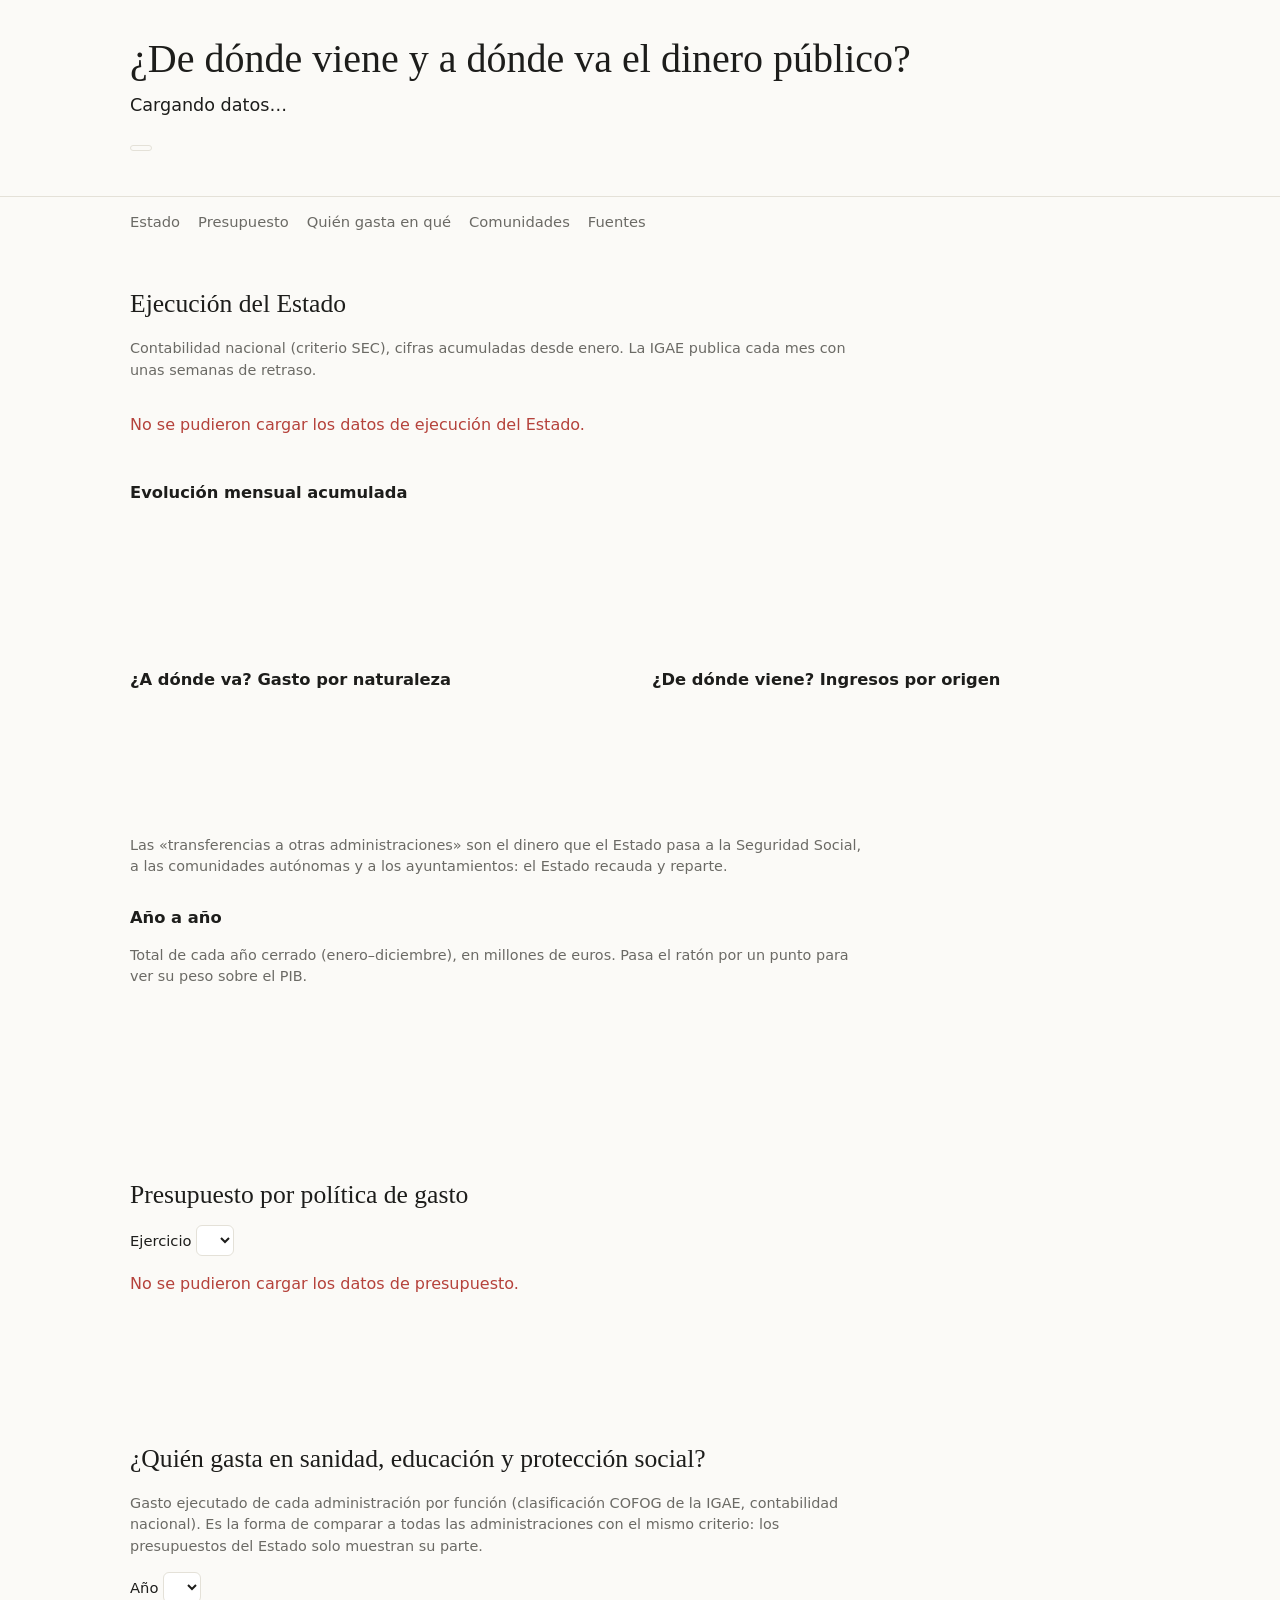
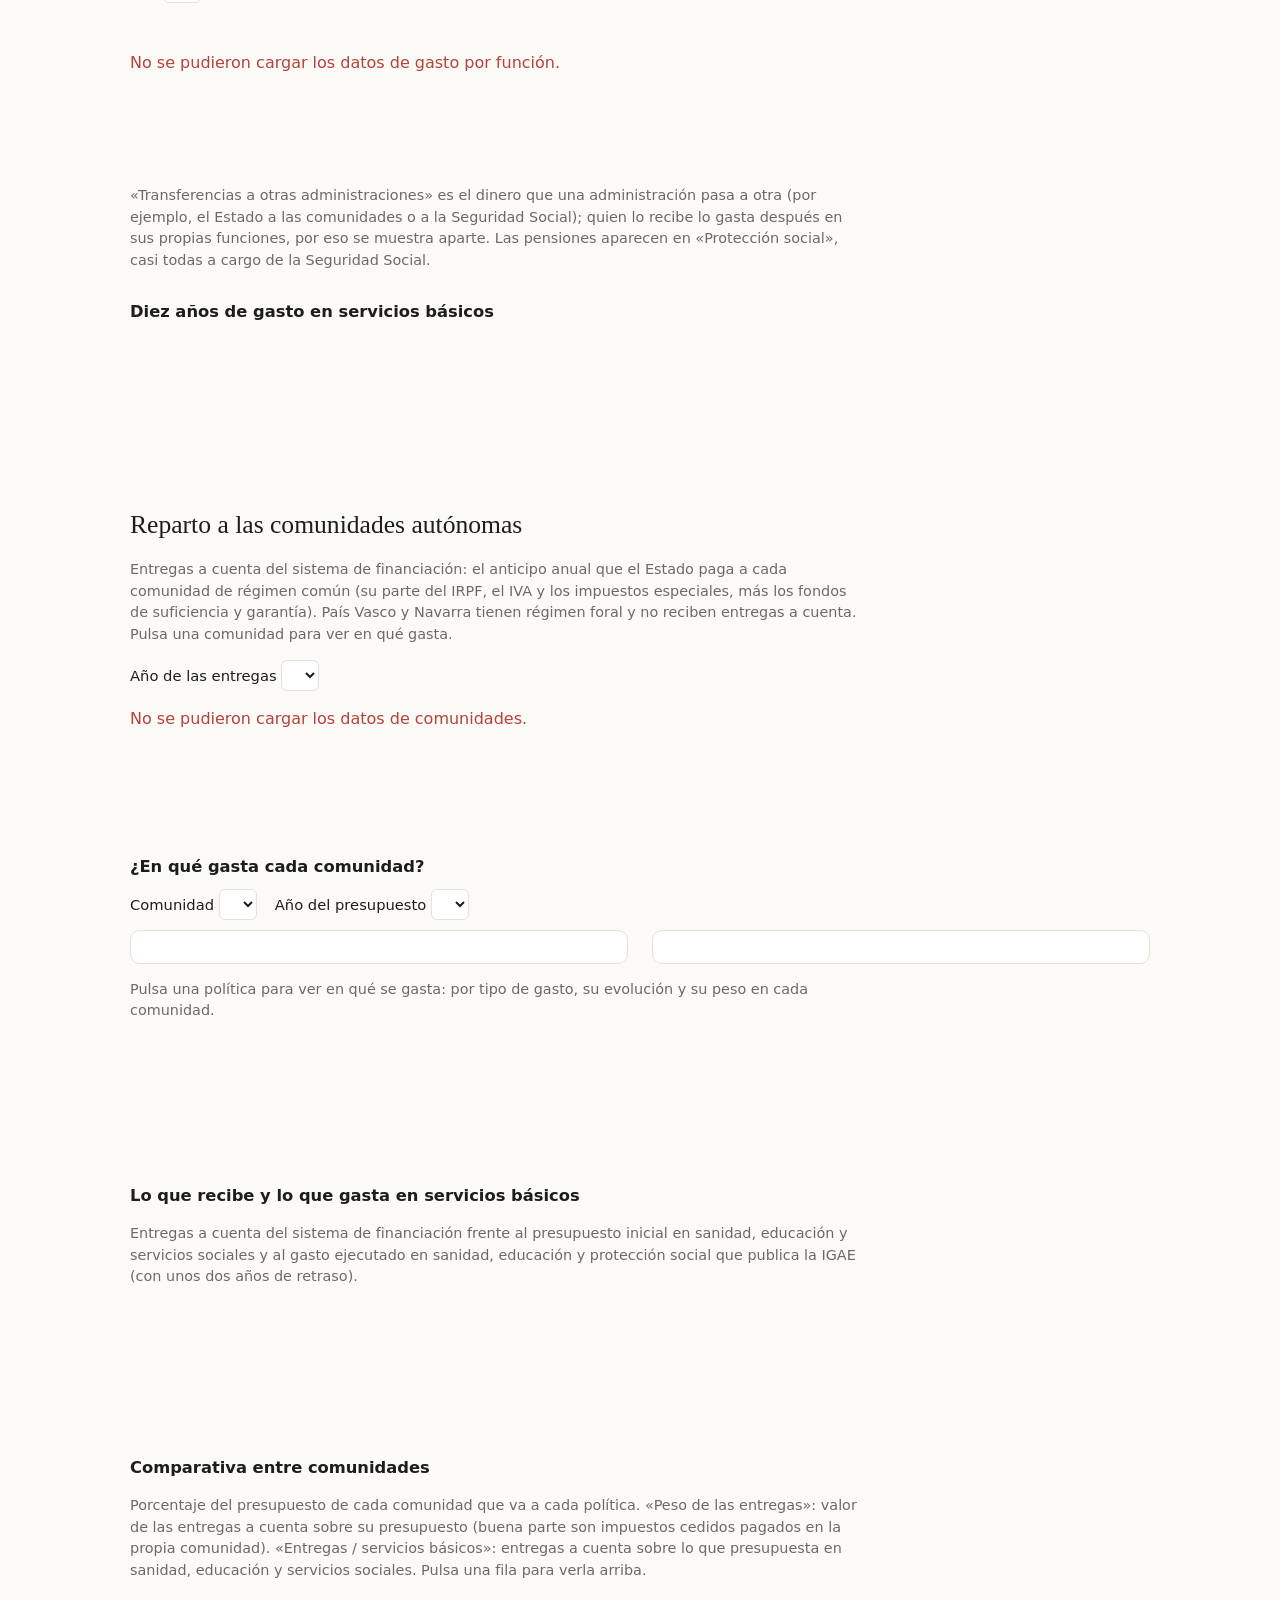
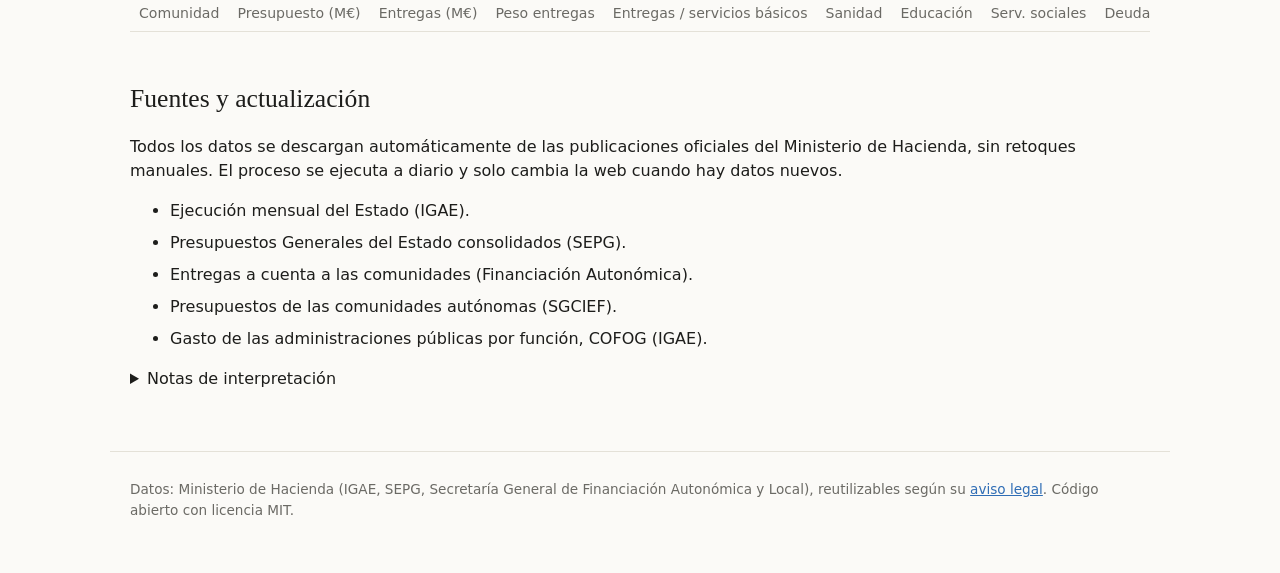
==== site/index.html @ 2af4ffae "Partidas de cada comunidad: capítulos por política y desglose económico - Presupuestos autonómicos p" ====
<!doctype html>
<html lang="es">
<head>
<meta charset="utf-8">
<meta name="viewport" content="width=device-width, initial-scale=1">
<title>Presupuestos abiertos · ¿De dónde viene y a dónde va el dinero público?</title>
<meta name="description" content="Ejecución del presupuesto del Estado, políticas de gasto, reparto a las comunidades autónomas y en qué gasta cada una. Datos oficiales del Ministerio de Hacienda actualizados automáticamente.">
<link rel="icon" href="data:image/svg+xml,%3Csvg xmlns=%22http://www.w3.org/2000/svg%22 viewBox=%220 0 16 16%22%3E%3Crect x=%221%22 y=%229%22 width=%223%22 height=%226%22 fill=%22%232f6db5%22/%3E%3Crect x=%226%22 y=%225%22 width=%223%22 height=%2210%22 fill=%22%232f6db5%22/%3E%3Crect x=%2211%22 y=%221%22 width=%223%22 height=%2214%22 fill=%22%23d1803a%22/%3E%3C/svg%3E">
<link rel="stylesheet" href="style.css">
</head>
<body>
<header class="top">
  <div class="wrap">
    <h1>¿De dónde viene y a dónde va el dinero público?</h1>
    <p class="lead" id="lead">Cargando datos…</p>
    <p class="badges"><span class="badge" id="badge-act"></span></p>
  </div>
</header>

<nav class="toc wrap" aria-label="Secciones">
  <a href="#estado">Estado</a><a href="#pge">Presupuesto</a><a href="#funciones">Quién gasta en qué</a><a href="#ccaa">Comunidades</a><a href="#fuentes">Fuentes</a>
</nav>

<main class="wrap">
  <section id="estado">
    <h2>Ejecución del Estado <span class="muted" id="estado-periodo"></span></h2>
    <p class="note">Contabilidad nacional (criterio SEC), cifras acumuladas desde enero. La IGAE publica cada mes con unas semanas de retraso.</p>
    <div class="kpis" id="kpis"></div>

    <h3>Evolución mensual acumulada</h3>
    <div class="legend" id="leg-evol"></div>
    <div class="chart" id="ch-evol" role="img" aria-label="Ingresos y gastos acumulados del Estado por mes, año actual frente al anterior"></div>

    <div class="cols">
      <div>
        <h3>¿A dónde va? Gasto por naturaleza</h3>
        <div class="chart" id="ch-empleos"></div>
      </div>
      <div>
        <h3>¿De dónde viene? Ingresos por origen</h3>
        <div class="chart" id="ch-recursos"></div>
      </div>
    </div>
    <p class="note">Las «transferencias a otras administraciones» son el dinero que el Estado pasa a la Seguridad Social, a las comunidades autónomas y a los ayuntamientos: el Estado recauda y reparte.</p>

    <div id="estado-anual">
      <h3 id="estado-anual-tit">Año a año</h3>
      <p class="note">Total de cada año cerrado (enero–diciembre), en millones de euros. Pasa el ratón por un punto para ver su peso sobre el PIB.</p>
      <div class="legend" id="leg-anual"></div>
      <div class="chart" id="ch-anual"></div>
    </div>
  </section>

  <section id="pge">
    <h2>Presupuesto por política de gasto <span class="muted" id="pge-etq"></span></h2>
    <div class="ctrl"><label>Ejercicio <select id="sel-pge"></select></label></div>
    <p class="note" id="pge-nota"></p>
    <div class="card aviso" id="pge-aviso" hidden></div>
    <div class="chart" id="ch-pge"></div>
    <div id="pge-detalle" class="detalle" hidden></div>
  </section>

  <section id="funciones">
    <h2>¿Quién gasta en sanidad, educación y protección social? <span class="muted" id="fun-tit-anio"></span></h2>
    <p class="note">Gasto ejecutado de cada administración por función (clasificación COFOG de la IGAE, contabilidad nacional). Es la forma de comparar a todas las administraciones con el mismo criterio: los presupuestos del Estado solo muestran su parte.</p>
    <div class="ctrl"><label>Año <select id="sel-fun-anio"></select></label></div>
    <div class="kpis" id="fun-kpis"></div>
    <div class="legend" id="leg-fun"></div>
    <div class="chart" id="ch-fun"></div>
    <p class="note">«Transferencias a otras administraciones» es el dinero que una administración pasa a otra (por ejemplo, el Estado a las comunidades o a la Seguridad Social); quien lo recibe lo gasta después en sus propias funciones, por eso se muestra aparte. Las pensiones aparecen en «Protección social», casi todas a cargo de la Seguridad Social.</p>

    <h3>Diez años de gasto en servicios básicos</h3>
    <div class="legend" id="leg-fun-evol"></div>
    <div class="chart" id="ch-fun-evol"></div>
  </section>

  <section id="ccaa">
    <h2>Reparto a las comunidades autónomas</h2>
    <p class="note">Entregas a cuenta del sistema de financiación: el anticipo anual que el Estado paga a cada comunidad de régimen común (su parte del IRPF, el IVA y los impuestos especiales, más los fondos de suficiencia y garantía). País Vasco y Navarra tienen régimen foral y no reciben entregas a cuenta. Pulsa una comunidad para ver en qué gasta.</p>
    <div class="ctrl">
      <label>Año de las entregas <select id="sel-ea"></select></label>
      <span class="total" id="ea-total"></span>
    </div>
    <div class="chart" id="ch-ea"></div>
    <div class="card aviso" id="ea-destino" hidden></div>

    <h3 id="ccaa-tit">¿En qué gasta cada comunidad?</h3>
    <div class="ctrl">
      <label>Comunidad <select id="sel-ccaa"></select></label>
      <label>Año del presupuesto <select id="sel-ccaa-anio"></select></label>
    </div>
    <div class="cols">
      <div class="card" id="ccaa-resumen"></div>
      <div class="card" id="ccaa-ea"></div>
    </div>
    <p class="note">Pulsa una política para ver en qué se gasta: por tipo de gasto, su evolución y su peso en cada comunidad.</p>
    <div class="chart" id="ch-ccaa"></div>
    <div class="detalle" id="ccaa-pol" hidden></div>
    <div class="detalle" id="ccaa-econ" hidden></div>

    <h3 id="ccaa-evol-tit">Lo que recibe y lo que gasta en servicios básicos</h3>
    <p class="note">Entregas a cuenta del sistema de financiación frente al presupuesto inicial en sanidad, educación y servicios sociales y al gasto ejecutado en sanidad, educación y protección social que publica la IGAE (con unos dos años de retraso).</p>
    <div class="legend" id="leg-ccaa-evol"></div>
    <div class="chart" id="ch-ccaa-evol"></div>

    <h3>Comparativa entre comunidades</h3>
    <p class="note">Porcentaje del presupuesto de cada comunidad que va a cada política. «Peso de las entregas»: valor de las entregas a cuenta sobre su presupuesto (buena parte son impuestos cedidos pagados en la propia comunidad). «Entregas / servicios básicos»: entregas a cuenta sobre lo que presupuesta en sanidad, educación y servicios sociales. Pulsa una fila para verla arriba.</p>
    <div class="scroll"><table class="tbl" id="tbl-ccaa">
      <thead><tr>
        <th data-k="comunidad">Comunidad</th><th class="num" data-k="total">Presupuesto (M€)</th>
        <th class="num" data-k="entregas">Entregas (M€)</th><th class="num" data-k="peso">Peso entregas</th>
        <th class="num" data-k="cob">Entregas / servicios básicos</th>
        <th class="num" data-k="p31">Sanidad</th><th class="num" data-k="p32">Educación</th>
        <th class="num" data-k="p23">Serv. sociales</th><th class="num" data-k="p95">Deuda</th>
      </tr></thead><tbody></tbody>
    </table></div>
  </section>

  <section id="fuentes">
    <h2>Fuentes y actualización</h2>
    <p>Todos los datos se descargan automáticamente de las publicaciones oficiales del Ministerio de Hacienda, sin retoques manuales. El proceso se ejecuta a diario y solo cambia la web cuando hay datos nuevos.</p>
    <ul id="lista-fuentes"></ul>
    <details>
      <summary>Notas de interpretación</summary>
      <ul>
        <li>La ejecución del Estado está en contabilidad nacional (SEC 2010): no coincide exactamente con la ejecución presupuestaria en caja ni con los créditos del presupuesto.</li>
        <li>Mientras no se aprueben nuevos Presupuestos, sigue en vigor el último aprobado, prorrogado. La etiqueta «-P» indica presupuesto prorrogado. Las modificaciones de crédito durante el año no aparecen aquí.</li>
        <li>Las entregas a cuenta son anticipos: al cabo de dos años se liquidan con la recaudación real.</li>
        <li>Los presupuestos autonómicos son los iniciales (aprobados o prorrogados) consolidados, no el gasto ejecutado.</li>
        <li>La financiación autonómica no es finalista: las comunidades deciden en qué la gastan. Las comparaciones con sanidad, educación y servicios sociales indican a qué equivale lo recibido, no que esté reservado por ley para esos servicios.</li>
        <li>El gasto por función (COFOG) es gasto ejecutado en contabilidad nacional y no coincide con los presupuestos iniciales. Sumar administraciones duplicaría las transferencias entre ellas; por eso se muestran aparte.</li>
      </ul>
    </details>
  </section>
</main>

<footer class="wrap foot">
  <p>Datos: Ministerio de Hacienda (IGAE, SEPG, Secretaría General de Financiación Autonómica y Local), reutilizables según su <a href="https://www.hacienda.gob.es/es-ES/Paginas/Avisolegal.aspx">aviso legal</a>. Código abierto con licencia MIT.</p>
</footer>

<div class="tip" id="tip" hidden></div>
<script src="vendor/d3.min.js"></script>
<script src="app.js"></script>
</body>
</html>
---- site/style.css ----
:root {
  --bg: #fbfaf7;
  --panel: #ffffff;
  --fg: #1d1d1b;
  --muted: #6b6a65;
  --line: #e4e1d8;
  --c1: #2f6db5;   /* gasto / serie principal */
  --c2: #d1803a;   /* ingresos / serie secundaria */
  --c3: #5b9a6d;
  --c4: #8a63b5;
  --c5: #c4515c;
  --c6: #7a8691;
  --sel: #c4515c;
  --good: #2f8a4c;
  --bad: #b5423b;
  --radius: 10px;
  font-family: system-ui, -apple-system, "Segoe UI", Roboto, sans-serif;
  color-scheme: light dark;
}
@media (prefers-color-scheme: dark) {
  :root {
    --bg: #161614; --panel: #201f1c; --fg: #ecebe6; --muted: #a3a29b; --line: #34332f;
    --c1: #6aa1e0; --c2: #e8a160; --c3: #7cbf8e; --c4: #ae8ad8; --c5: #e07a84; --c6: #9aa6b1;
    --sel: #e07a84; --good: #6cc48a; --bad: #e57a73;
  }
}
* { box-sizing: border-box; }
body { margin: 0; background: var(--bg); color: var(--fg); line-height: 1.5; }
a { color: var(--c1); }
.wrap { max-width: 1060px; margin: 0 auto; padding: 0 20px; }
.top { border-bottom: 1px solid var(--line); padding: 36px 0 22px; }
h1 { font-family: Georgia, "Times New Roman", serif; font-weight: 400; font-size: clamp(1.7rem, 4vw, 2.5rem); line-height: 1.15; margin: 0 0 10px; }
h2 { font-family: Georgia, serif; font-weight: 400; font-size: 1.6rem; margin: 48px 0 6px; }
h3 { font-size: 1.02rem; margin: 28px 0 8px; }
.lead { font-size: 1.1rem; max-width: 70ch; margin: 0; }
.muted, .note { color: var(--muted); }
.note { font-size: .9rem; max-width: 80ch; }
.badge { display: inline-block; font-size: .8rem; color: var(--muted); border: 1px solid var(--line); border-radius: 99px; padding: 2px 10px; }
.toc { display: flex; gap: 18px; padding-top: 14px; padding-bottom: 4px; font-size: .92rem; flex-wrap: wrap; }
.toc a { text-decoration: none; color: var(--muted); }
.toc a:hover { color: var(--fg); }
.kpis { display: grid; grid-template-columns: repeat(auto-fit, minmax(220px, 1fr)); gap: 14px; margin: 16px 0; }
.card, .kpi { background: var(--panel); border: 1px solid var(--line); border-radius: var(--radius); padding: 16px 18px; }
.kpi h4 { margin: 0 0 4px; font-size: .82rem; font-weight: 500; color: var(--muted); }
.kpi .big, .card .big { font-family: Georgia, serif; font-size: 1.9rem; font-variant-numeric: tabular-nums; }
.kpi .sub { font-size: .85rem; color: var(--muted); }
.up { color: var(--bad); } .down { color: var(--good); }
.inc-good { color: var(--good); } .inc-bad { color: var(--bad); }
.cols { display: grid; grid-template-columns: repeat(auto-fit, minmax(320px, 1fr)); gap: 24px; }
.chart { position: relative; min-height: 120px; }
.chart svg { display: block; width: 100%; height: auto; overflow: visible; }
.chart text { fill: var(--muted); font-size: 12px; }
.chart .lbl { fill: var(--fg); }
.chart .val { fill: var(--fg); font-variant-numeric: tabular-nums; }
.chart .grid line { stroke: var(--line); }
.chart .axis path, .chart .axis line { stroke: var(--line); }
.chart .row { cursor: default; }
.chart .row.click { cursor: pointer; }
.chart .row:hover .bar { opacity: .8; }
.chart .row.sel .lbl { font-weight: 600; }
.legend { display: flex; flex-wrap: wrap; gap: 14px; font-size: .85rem; color: var(--muted); margin: 4px 0 6px; }
.legend i { display: inline-block; width: 18px; height: 3px; vertical-align: middle; margin-right: 6px; border-radius: 2px; }
.legend i.dash { background-image: linear-gradient(90deg, currentColor 50%, transparent 50%) !important; background-size: 6px 3px; }
.ctrl { display: flex; flex-wrap: wrap; gap: 18px; align-items: center; margin: 10px 0; font-size: .92rem; }
select { font: inherit; padding: 5px 8px; border-radius: 6px; border: 1px solid var(--line); background: var(--panel); color: var(--fg); }
.total { color: var(--muted); }
.scroll { overflow-x: auto; }
.tbl { border-collapse: collapse; width: 100%; font-size: .88rem; font-variant-numeric: tabular-nums; }
.tbl th, .tbl td { padding: 7px 9px; border-bottom: 1px solid var(--line); text-align: left; white-space: nowrap; }
.tbl th { color: var(--muted); font-weight: 500; cursor: pointer; user-select: none; }
.tbl th.num, .tbl td.num { text-align: right; }
.tbl tbody tr { cursor: pointer; }
.tbl tbody tr:hover td { background: var(--panel); }
.tbl tr.sel td { font-weight: 600; }
.tbl tr.tot td { font-weight: 600; }
.detalle { background: var(--panel); border: 1px solid var(--line); border-radius: var(--radius); padding: 14px 18px; margin-top: 10px; }
.detalle h4 { margin: 0 0 8px; }
.detalle h5 { margin: 14px 0 6px; font-size: .88rem; font-weight: 500; color: var(--muted); }
.tbl.econ td:first-child { white-space: normal; }
.tbl.econ tr.cap td { font-weight: 600; }
.tbl.econ tr:not(.exp) { cursor: default; }
.aviso { border-left: 4px solid var(--c3); margin: 14px 0; }
.aviso h4 { margin: 0 0 6px; }
.aviso p { margin: 6px 0; max-width: 85ch; }
.tip { position: fixed; z-index: 10; pointer-events: none; max-width: 300px; background: var(--panel); color: var(--fg); border: 1px solid var(--line); box-shadow: 0 4px 18px rgba(0,0,0,.14); padding: 7px 10px; border-radius: 8px; font-size: .84rem; }
.foot { border-top: 1px solid var(--line); margin-top: 60px; padding-top: 14px; padding-bottom: 40px; font-size: .85rem; color: var(--muted); }
#lista-fuentes li { margin-bottom: 8px; }
.err { color: var(--bad); }
details { margin-top: 12px; }
summary { cursor: pointer; }
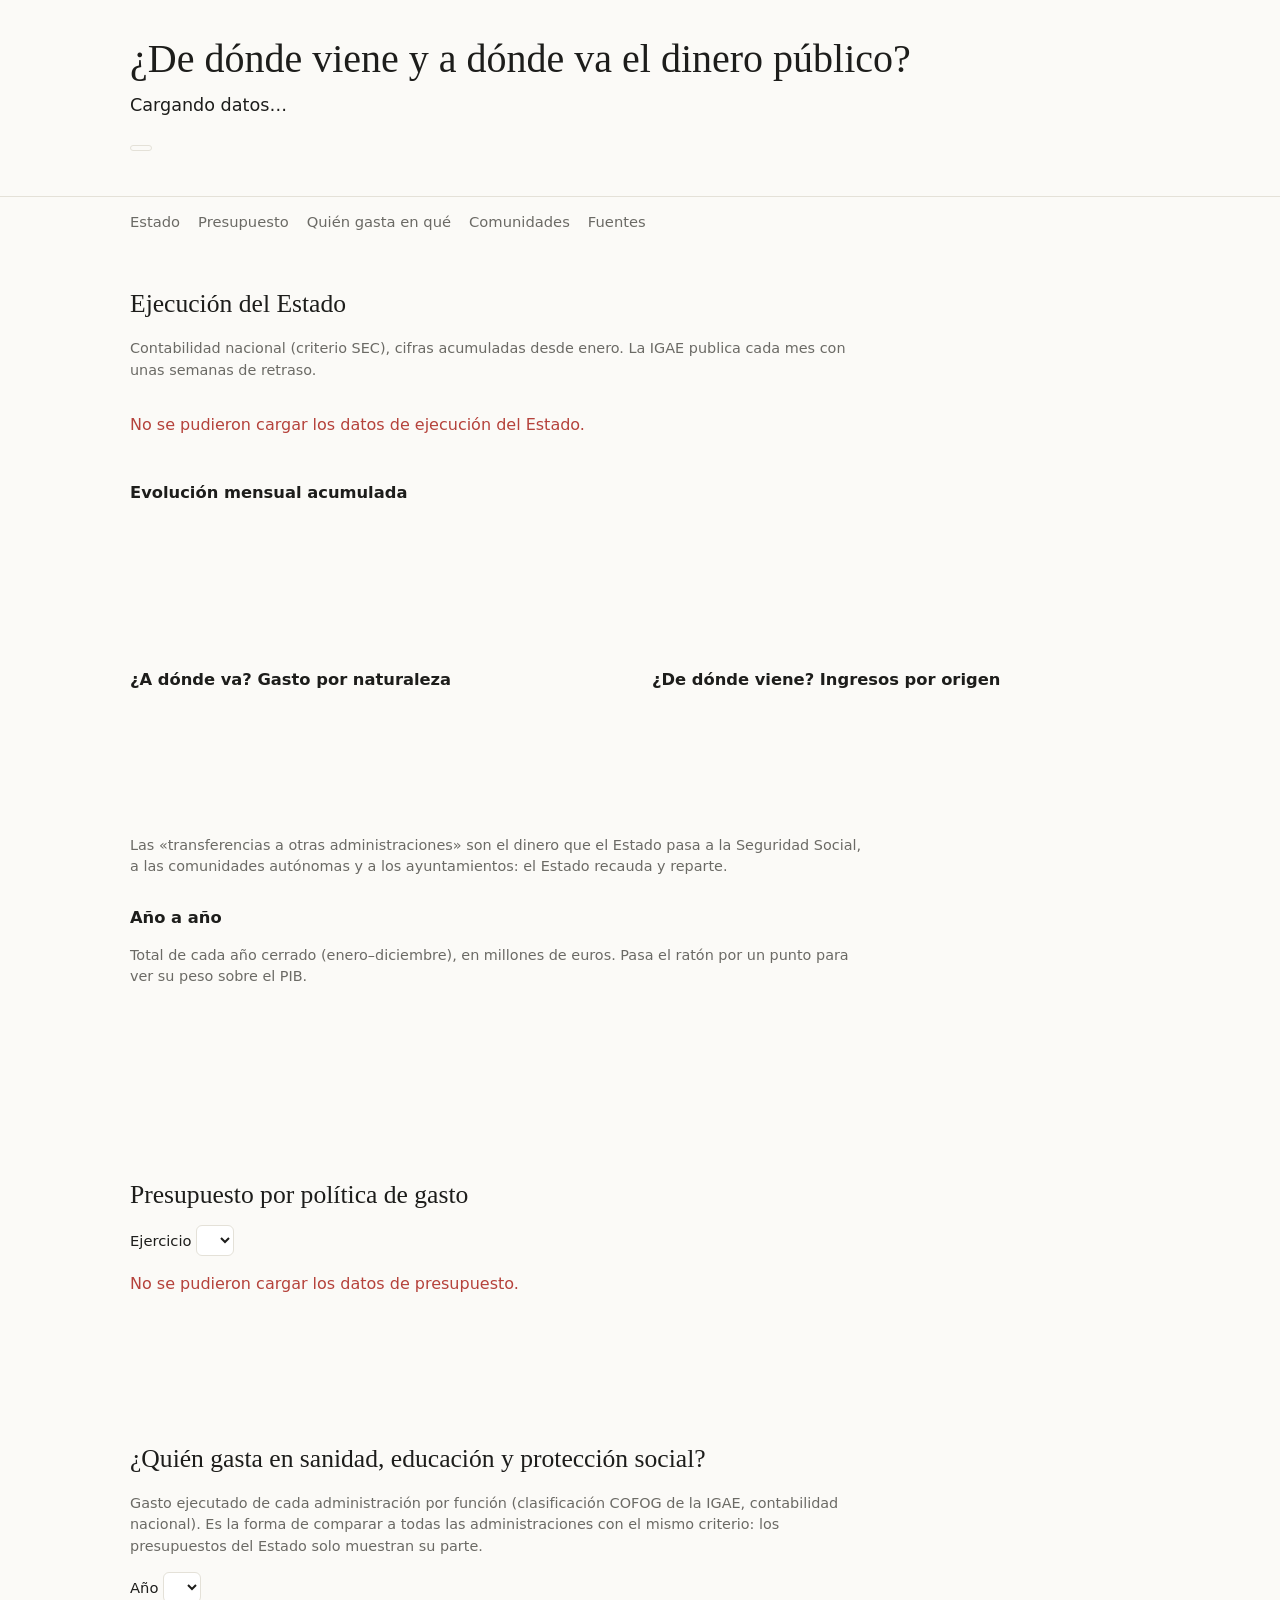
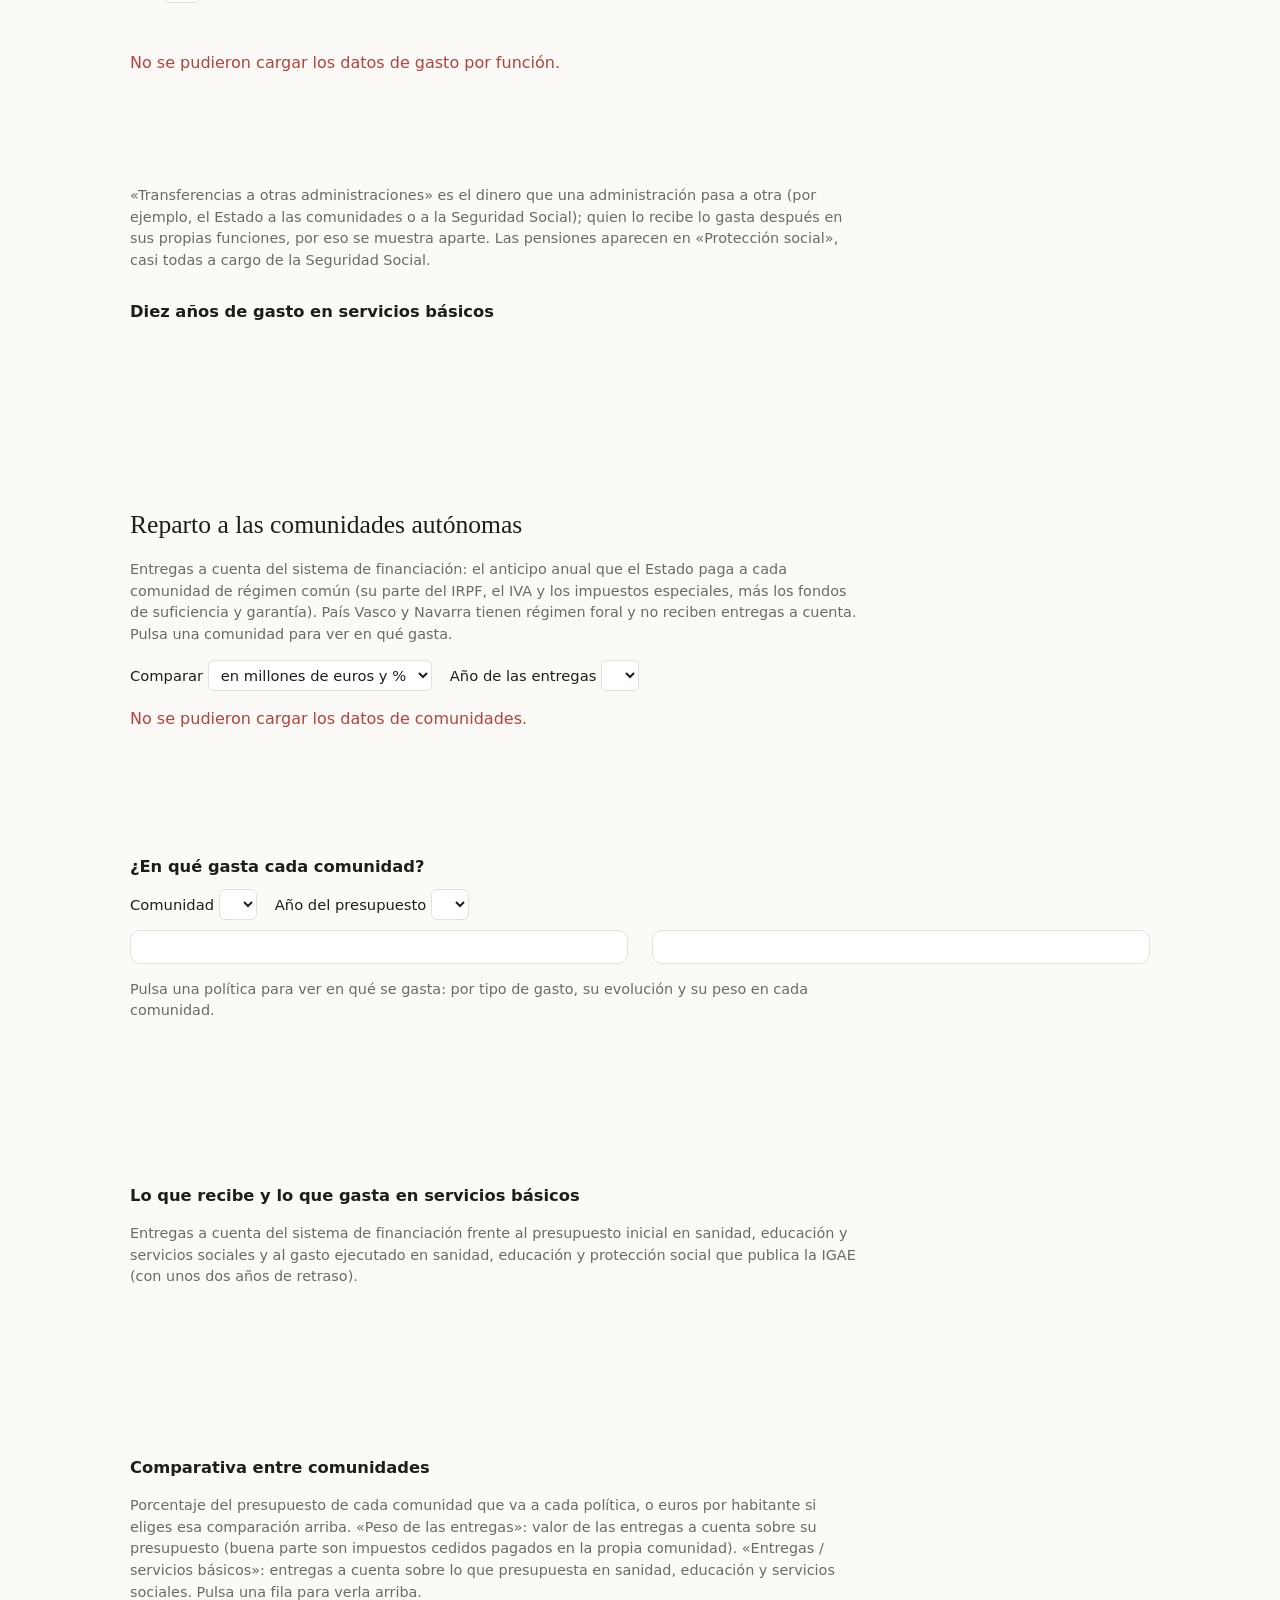
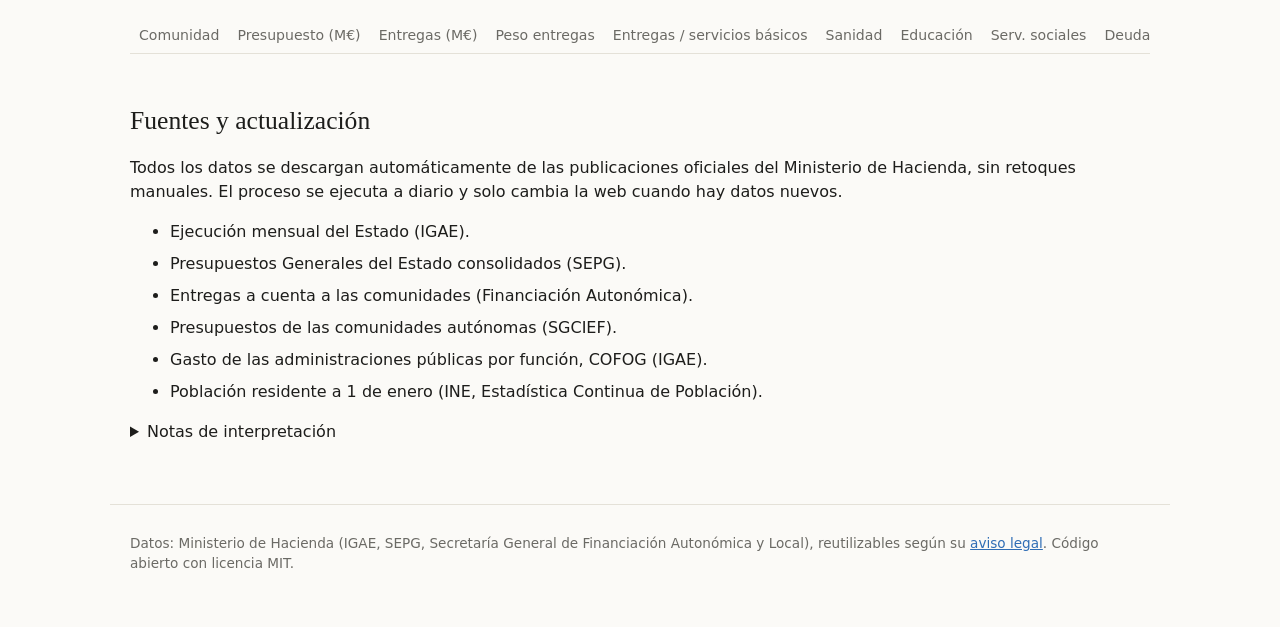
==== commit 6ed95f15: "Euros por habitante en la comparación entre comunidades - Nueva fuente: población residente a 1 de e" ====
--- a/site/index.html
+++ b/site/index.html
@@ -78,6 +78,7 @@
     <h2>Reparto a las comunidades autónomas</h2>
     <p class="note">Entregas a cuenta del sistema de financiación: el anticipo anual que el Estado paga a cada comunidad de régimen común (su parte del IRPF, el IVA y los impuestos especiales, más los fondos de suficiencia y garantía). País Vasco y Navarra tienen régimen foral y no reciben entregas a cuenta. Pulsa una comunidad para ver en qué gasta.</p>
     <div class="ctrl">
+      <label>Comparar <select id="sel-modo"><option value="abs">en millones de euros y %</option><option value="ph">en euros por habitante</option></select></label>
       <label>Año de las entregas <select id="sel-ea"></select></label>
       <span class="total" id="ea-total"></span>
     </div>
@@ -104,7 +105,8 @@
     <div class="chart" id="ch-ccaa-evol"></div>
 
     <h3>Comparativa entre comunidades</h3>
-    <p class="note">Porcentaje del presupuesto de cada comunidad que va a cada política. «Peso de las entregas»: valor de las entregas a cuenta sobre su presupuesto (buena parte son impuestos cedidos pagados en la propia comunidad). «Entregas / servicios básicos»: entregas a cuenta sobre lo que presupuesta en sanidad, educación y servicios sociales. Pulsa una fila para verla arriba.</p>
+    <p class="note" id="tbl-unidad"></p>
+    <p class="note">Porcentaje del presupuesto de cada comunidad que va a cada política, o euros por habitante si eliges esa comparación arriba. «Peso de las entregas»: valor de las entregas a cuenta sobre su presupuesto (buena parte son impuestos cedidos pagados en la propia comunidad). «Entregas / servicios básicos»: entregas a cuenta sobre lo que presupuesta en sanidad, educación y servicios sociales. Pulsa una fila para verla arriba.</p>
     <div class="scroll"><table class="tbl" id="tbl-ccaa">
       <thead><tr>
         <th data-k="comunidad">Comunidad</th><th class="num" data-k="total">Presupuesto (M€)</th>
@@ -127,6 +129,7 @@
         <li>Mientras no se aprueben nuevos Presupuestos, sigue en vigor el último aprobado, prorrogado. La etiqueta «-P» indica presupuesto prorrogado. Las modificaciones de crédito durante el año no aparecen aquí.</li>
         <li>Las entregas a cuenta son anticipos: al cabo de dos años se liquidan con la recaudación real.</li>
         <li>Los presupuestos autonómicos son los iniciales (aprobados o prorrogados) consolidados, no el gasto ejecutado.</li>
+        <li>Los euros por habitante usan la población residente a 1 de enero de cada año (INE, Estadística Continua de Población; el último año es provisional). Si un año aún no tiene población publicada, se usa la del último año disponible.</li>
         <li>La financiación autonómica no es finalista: las comunidades deciden en qué la gastan. Las comparaciones con sanidad, educación y servicios sociales indican a qué equivale lo recibido, no que esté reservado por ley para esos servicios.</li>
         <li>El gasto por función (COFOG) es gasto ejecutado en contabilidad nacional y no coincide con los presupuestos iniciales. Sumar administraciones duplicaría las transferencias entre ellas; por eso se muestran aparte.</li>
       </ul>
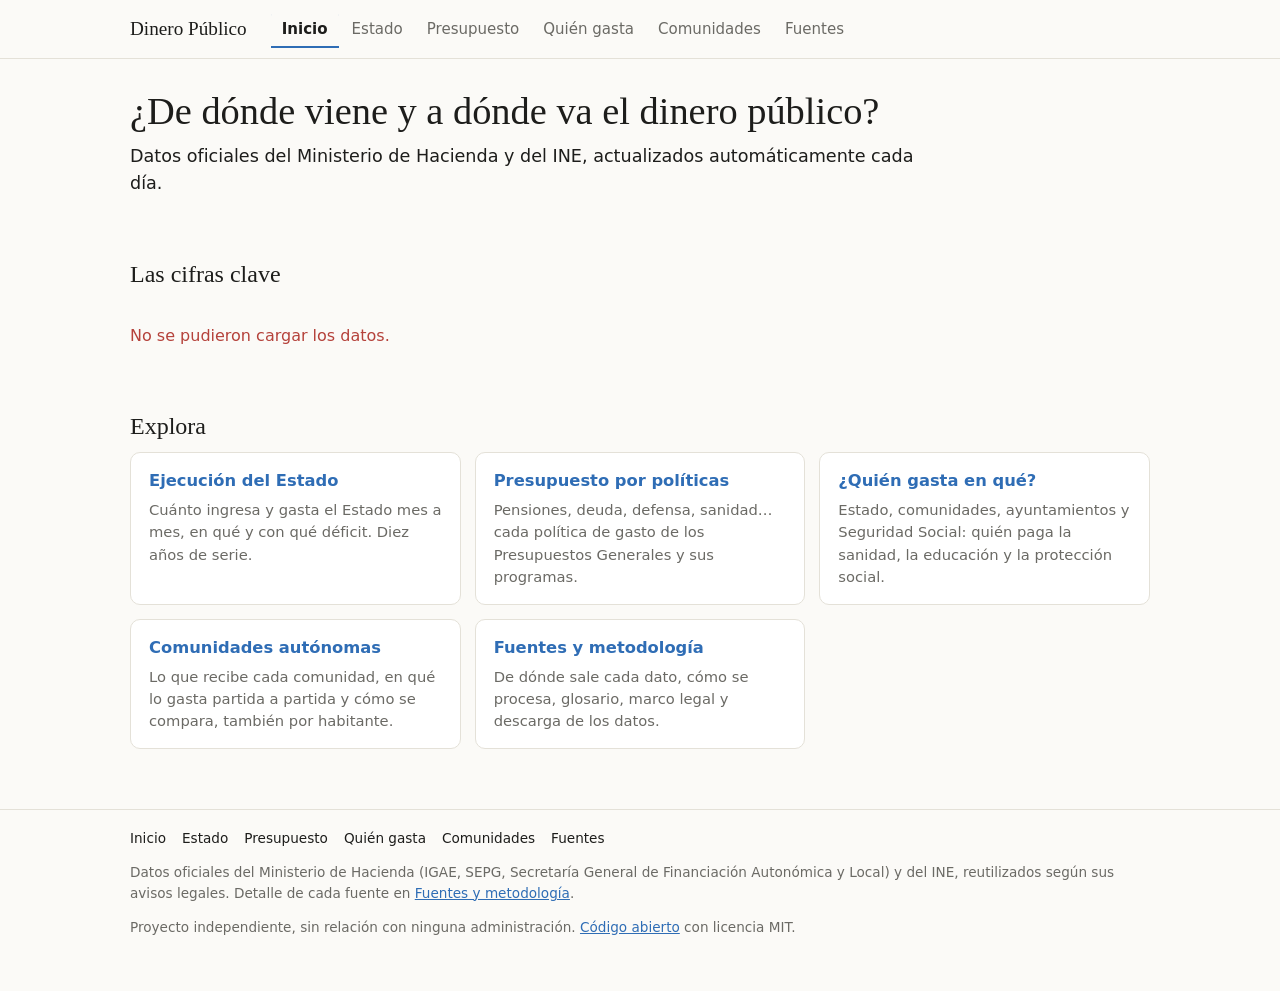
==== commit 6fef5980: "Web por secciones con menú, página de fuentes, SEO, accesibilidad y móvil - Seis páginas (inicio, Es" ====
--- a/site/index.html
+++ b/site/index.html
@@ -3,146 +3,90 @@
 <head>
 <meta charset="utf-8">
 <meta name="viewport" content="width=device-width, initial-scale=1">
-<title>Presupuestos abiertos · ¿De dónde viene y a dónde va el dinero público?</title>
-<meta name="description" content="Ejecución del presupuesto del Estado, políticas de gasto, reparto a las comunidades autónomas y en qué gasta cada una. Datos oficiales del Ministerio de Hacienda actualizados automáticamente.">
+<title>Dinero Público · ¿De dónde viene y a dónde va el dinero público en España?</title>
+<meta name="description" content="Ingresos y gastos del Estado, presupuestos por política, quién gasta en sanidad y educación y en qué gasta cada comunidad autónoma. Datos oficiales de Hacienda e INE actualizados a diario.">
+<link rel="canonical" href="https://dinero-publico.github.io/">
+<meta name="theme-color" content="#fbfaf7" media="(prefers-color-scheme: light)">
+<meta name="theme-color" content="#161614" media="(prefers-color-scheme: dark)">
+<meta property="og:type" content="website">
+<meta property="og:locale" content="es_ES">
+<meta property="og:site_name" content="Dinero Público">
+<meta property="og:title" content="Dinero Público · ¿De dónde viene y a dónde va el dinero público en España?">
+<meta property="og:description" content="Ingresos y gastos del Estado, presupuestos por política, quién gasta en sanidad y educación y en qué gasta cada comunidad autónoma. Datos oficiales de Hacienda e INE actualizados a diario.">
+<meta property="og:url" content="https://dinero-publico.github.io/">
+<meta name="twitter:card" content="summary">
 <link rel="icon" href="data:image/svg+xml,%3Csvg xmlns=%22http://www.w3.org/2000/svg%22 viewBox=%220 0 16 16%22%3E%3Crect x=%221%22 y=%229%22 width=%223%22 height=%226%22 fill=%22%232f6db5%22/%3E%3Crect x=%226%22 y=%225%22 width=%223%22 height=%2210%22 fill=%22%232f6db5%22/%3E%3Crect x=%2211%22 y=%221%22 width=%223%22 height=%2214%22 fill=%22%23d1803a%22/%3E%3C/svg%3E">
 <link rel="stylesheet" href="style.css">
+<script type="application/ld+json">
+{
+ "@context": "https://schema.org",
+ "@type": "WebSite",
+ "name": "Dinero Público",
+ "url": "https://dinero-publico.github.io/",
+ "inLanguage": "es",
+ "description": "Visualización de datos oficiales sobre ingresos y gastos públicos en España."
+}
+</script>
 </head>
-<body>
-<header class="top">
-  <div class="wrap">
-    <h1>¿De dónde viene y a dónde va el dinero público?</h1>
-    <p class="lead" id="lead">Cargando datos…</p>
-    <p class="badges"><span class="badge" id="badge-act"></span></p>
+<body data-page="inicio">
+<a class="skip" href="#main">Saltar al contenido</a>
+<header class="site">
+  <div class="wrap bar">
+    <a class="brand" href="./">Dinero Público</a>
+    <nav aria-label="Secciones">
+      <ul>
+      <li><a href="./" aria-current="page">Inicio</a></li>
+      <li><a href="estado.html">Estado</a></li>
+      <li><a href="presupuesto.html">Presupuesto</a></li>
+      <li><a href="quien-gasta.html">Quién gasta</a></li>
+      <li><a href="comunidades.html">Comunidades</a></li>
+      <li><a href="fuentes.html">Fuentes</a></li>
+      </ul>
+    </nav>
   </div>
 </header>
 
-<nav class="toc wrap" aria-label="Secciones">
-  <a href="#estado">Estado</a><a href="#pge">Presupuesto</a><a href="#funciones">Quién gasta en qué</a><a href="#ccaa">Comunidades</a><a href="#fuentes">Fuentes</a>
-</nav>
-
-<main class="wrap">
-  <section id="estado">
-    <h2>Ejecución del Estado <span class="muted" id="estado-periodo"></span></h2>
-    <p class="note">Contabilidad nacional (criterio SEC), cifras acumuladas desde enero. La IGAE publica cada mes con unas semanas de retraso.</p>
-    <div class="kpis" id="kpis"></div>
-
-    <h3>Evolución mensual acumulada</h3>
-    <div class="legend" id="leg-evol"></div>
-    <div class="chart" id="ch-evol" role="img" aria-label="Ingresos y gastos acumulados del Estado por mes, año actual frente al anterior"></div>
-
-    <div class="cols">
-      <div>
-        <h3>¿A dónde va? Gasto por naturaleza</h3>
-        <div class="chart" id="ch-empleos"></div>
-      </div>
-      <div>
-        <h3>¿De dónde viene? Ingresos por origen</h3>
-        <div class="chart" id="ch-recursos"></div>
-      </div>
-    </div>
-    <p class="note">Las «transferencias a otras administraciones» son el dinero que el Estado pasa a la Seguridad Social, a las comunidades autónomas y a los ayuntamientos: el Estado recauda y reparte.</p>
-
-    <div id="estado-anual">
-      <h3 id="estado-anual-tit">Año a año</h3>
-      <p class="note">Total de cada año cerrado (enero–diciembre), en millones de euros. Pasa el ratón por un punto para ver su peso sobre el PIB.</p>
-      <div class="legend" id="leg-anual"></div>
-      <div class="chart" id="ch-anual"></div>
-    </div>
+<main id="main" class="wrap">
+  <div class="pagehead">
+    <h1>¿De dónde viene y a dónde va el dinero público?</h1>
+    <p class="lead" id="lead">Datos oficiales del Ministerio de Hacienda y del INE, actualizados automáticamente cada día.</p>
+    <p class="badges"><span class="badge" id="badge-act"></span></p>
+  </div>
+  <noscript><p class="err">Esta página necesita JavaScript para dibujar los gráficos. Los datos en bruto están en la página de <a href="fuentes.html#descargas">fuentes</a>.</p></noscript>
+  <section aria-labelledby="h-cifras">
+    <h2 id="h-cifras">Las cifras clave</h2>
+    <div class="kpis" id="home-kpis"><p class="muted">Cargando datos…</p></div>
   </section>
 
-  <section id="pge">
-    <h2>Presupuesto por política de gasto <span class="muted" id="pge-etq"></span></h2>
-    <div class="ctrl"><label>Ejercicio <select id="sel-pge"></select></label></div>
-    <p class="note" id="pge-nota"></p>
-    <div class="card aviso" id="pge-aviso" hidden></div>
-    <div class="chart" id="ch-pge"></div>
-    <div id="pge-detalle" class="detalle" hidden></div>
-  </section>
-
-  <section id="funciones">
-    <h2>¿Quién gasta en sanidad, educación y protección social? <span class="muted" id="fun-tit-anio"></span></h2>
-    <p class="note">Gasto ejecutado de cada administración por función (clasificación COFOG de la IGAE, contabilidad nacional). Es la forma de comparar a todas las administraciones con el mismo criterio: los presupuestos del Estado solo muestran su parte.</p>
-    <div class="ctrl"><label>Año <select id="sel-fun-anio"></select></label></div>
-    <div class="kpis" id="fun-kpis"></div>
-    <div class="legend" id="leg-fun"></div>
-    <div class="chart" id="ch-fun"></div>
-    <p class="note">«Transferencias a otras administraciones» es el dinero que una administración pasa a otra (por ejemplo, el Estado a las comunidades o a la Seguridad Social); quien lo recibe lo gasta después en sus propias funciones, por eso se muestra aparte. Las pensiones aparecen en «Protección social», casi todas a cargo de la Seguridad Social.</p>
-
-    <h3>Diez años de gasto en servicios básicos</h3>
-    <div class="legend" id="leg-fun-evol"></div>
-    <div class="chart" id="ch-fun-evol"></div>
-  </section>
-
-  <section id="ccaa">
-    <h2>Reparto a las comunidades autónomas</h2>
-    <p class="note">Entregas a cuenta del sistema de financiación: el anticipo anual que el Estado paga a cada comunidad de régimen común (su parte del IRPF, el IVA y los impuestos especiales, más los fondos de suficiencia y garantía). País Vasco y Navarra tienen régimen foral y no reciben entregas a cuenta. Pulsa una comunidad para ver en qué gasta.</p>
-    <div class="ctrl">
-      <label>Comparar <select id="sel-modo"><option value="abs">en millones de euros y %</option><option value="ph">en euros por habitante</option></select></label>
-      <label>Año de las entregas <select id="sel-ea"></select></label>
-      <span class="total" id="ea-total"></span>
+  <section aria-labelledby="h-explora">
+    <h2 id="h-explora">Explora</h2>
+    <div class="cardgrid">
+      <a class="card card-link" href="estado.html"><h3>Ejecución del Estado</h3><p>Cuánto ingresa y gasta el Estado mes a mes, en qué y con qué déficit. Diez años de serie.</p></a>
+      <a class="card card-link" href="presupuesto.html"><h3>Presupuesto por políticas</h3><p>Pensiones, deuda, defensa, sanidad… cada política de gasto de los Presupuestos Generales y sus programas.</p></a>
+      <a class="card card-link" href="quien-gasta.html"><h3>¿Quién gasta en qué?</h3><p>Estado, comunidades, ayuntamientos y Seguridad Social: quién paga la sanidad, la educación y la protección social.</p></a>
+      <a class="card card-link" href="comunidades.html"><h3>Comunidades autónomas</h3><p>Lo que recibe cada comunidad, en qué lo gasta partida a partida y cómo se compara, también por habitante.</p></a>
+      <a class="card card-link" href="fuentes.html"><h3>Fuentes y metodología</h3><p>De dónde sale cada dato, cómo se procesa, glosario, marco legal y descarga de los datos.</p></a>
     </div>
-    <div class="chart" id="ch-ea"></div>
-    <div class="card aviso" id="ea-destino" hidden></div>
-
-    <h3 id="ccaa-tit">¿En qué gasta cada comunidad?</h3>
-    <div class="ctrl">
-      <label>Comunidad <select id="sel-ccaa"></select></label>
-      <label>Año del presupuesto <select id="sel-ccaa-anio"></select></label>
-    </div>
-    <div class="cols">
-      <div class="card" id="ccaa-resumen"></div>
-      <div class="card" id="ccaa-ea"></div>
-    </div>
-    <p class="note">Pulsa una política para ver en qué se gasta: por tipo de gasto, su evolución y su peso en cada comunidad.</p>
-    <div class="chart" id="ch-ccaa"></div>
-    <div class="detalle" id="ccaa-pol" hidden></div>
-    <div class="detalle" id="ccaa-econ" hidden></div>
-
-    <h3 id="ccaa-evol-tit">Lo que recibe y lo que gasta en servicios básicos</h3>
-    <p class="note">Entregas a cuenta del sistema de financiación frente al presupuesto inicial en sanidad, educación y servicios sociales y al gasto ejecutado en sanidad, educación y protección social que publica la IGAE (con unos dos años de retraso).</p>
-    <div class="legend" id="leg-ccaa-evol"></div>
-    <div class="chart" id="ch-ccaa-evol"></div>
-
-    <h3>Comparativa entre comunidades</h3>
-    <p class="note" id="tbl-unidad"></p>
-    <p class="note">Porcentaje del presupuesto de cada comunidad que va a cada política, o euros por habitante si eliges esa comparación arriba. «Peso de las entregas»: valor de las entregas a cuenta sobre su presupuesto (buena parte son impuestos cedidos pagados en la propia comunidad). «Entregas / servicios básicos»: entregas a cuenta sobre lo que presupuesta en sanidad, educación y servicios sociales. Pulsa una fila para verla arriba.</p>
-    <div class="scroll"><table class="tbl" id="tbl-ccaa">
-      <thead><tr>
-        <th data-k="comunidad">Comunidad</th><th class="num" data-k="total">Presupuesto (M€)</th>
-        <th class="num" data-k="entregas">Entregas (M€)</th><th class="num" data-k="peso">Peso entregas</th>
-        <th class="num" data-k="cob">Entregas / servicios básicos</th>
-        <th class="num" data-k="p31">Sanidad</th><th class="num" data-k="p32">Educación</th>
-        <th class="num" data-k="p23">Serv. sociales</th><th class="num" data-k="p95">Deuda</th>
-      </tr></thead><tbody></tbody>
-    </table></div>
-  </section>
-
-  <section id="fuentes">
-    <h2>Fuentes y actualización</h2>
-    <p>Todos los datos se descargan automáticamente de las publicaciones oficiales del Ministerio de Hacienda, sin retoques manuales. El proceso se ejecuta a diario y solo cambia la web cuando hay datos nuevos.</p>
-    <ul id="lista-fuentes"></ul>
-    <details>
-      <summary>Notas de interpretación</summary>
-      <ul>
-        <li>La ejecución del Estado está en contabilidad nacional (SEC 2010): no coincide exactamente con la ejecución presupuestaria en caja ni con los créditos del presupuesto.</li>
-        <li>Mientras no se aprueben nuevos Presupuestos, sigue en vigor el último aprobado, prorrogado. La etiqueta «-P» indica presupuesto prorrogado. Las modificaciones de crédito durante el año no aparecen aquí.</li>
-        <li>Las entregas a cuenta son anticipos: al cabo de dos años se liquidan con la recaudación real.</li>
-        <li>Los presupuestos autonómicos son los iniciales (aprobados o prorrogados) consolidados, no el gasto ejecutado.</li>
-        <li>Los euros por habitante usan la población residente a 1 de enero de cada año (INE, Estadística Continua de Población; el último año es provisional). Si un año aún no tiene población publicada, se usa la del último año disponible.</li>
-        <li>La financiación autonómica no es finalista: las comunidades deciden en qué la gastan. Las comparaciones con sanidad, educación y servicios sociales indican a qué equivale lo recibido, no que esté reservado por ley para esos servicios.</li>
-        <li>El gasto por función (COFOG) es gasto ejecutado en contabilidad nacional y no coincide con los presupuestos iniciales. Sumar administraciones duplicaría las transferencias entre ellas; por eso se muestran aparte.</li>
-      </ul>
-    </details>
   </section>
 </main>
 
-<footer class="wrap foot">
-  <p>Datos: Ministerio de Hacienda (IGAE, SEPG, Secretaría General de Financiación Autonómica y Local), reutilizables según su <a href="https://www.hacienda.gob.es/es-ES/Paginas/Avisolegal.aspx">aviso legal</a>. Código abierto con licencia MIT.</p>
+<footer class="foot">
+  <div class="wrap">
+    <nav aria-label="Pie de página"><ul class="foot-nav">
+      <li><a href="./">Inicio</a></li>
+      <li><a href="estado.html">Estado</a></li>
+      <li><a href="presupuesto.html">Presupuesto</a></li>
+      <li><a href="quien-gasta.html">Quién gasta</a></li>
+      <li><a href="comunidades.html">Comunidades</a></li>
+      <li><a href="fuentes.html">Fuentes</a></li>
+    </ul></nav>
+    <p>Datos oficiales del Ministerio de Hacienda (IGAE, SEPG, Secretaría General de Financiación Autonómica y Local) y del INE, reutilizados según sus avisos legales. Detalle de cada fuente en <a href="fuentes.html">Fuentes y metodología</a>.</p>
+    <p>Proyecto independiente, sin relación con ninguna administración. <a href="https://github.com/dinero-publico/dinero-publico.github.io">Código abierto</a> con licencia MIT.</p>
+  </div>
 </footer>
 
 <div class="tip" id="tip" hidden></div>
-<script src="vendor/d3.min.js"></script>
-<script src="app.js"></script>
+<script src="vendor/d3.min.js" defer></script>
+<script src="app.js" defer></script>
 </body>
 </html>
--- a/site/style.css
+++ b/site/style.css
@@ -28,17 +28,52 @@
 body { margin: 0; background: var(--bg); color: var(--fg); line-height: 1.5; }
 a { color: var(--c1); }
 .wrap { max-width: 1060px; margin: 0 auto; padding: 0 20px; }
-.top { border-bottom: 1px solid var(--line); padding: 36px 0 22px; }
-h1 { font-family: Georgia, "Times New Roman", serif; font-weight: 400; font-size: clamp(1.7rem, 4vw, 2.5rem); line-height: 1.15; margin: 0 0 10px; }
-h2 { font-family: Georgia, serif; font-weight: 400; font-size: 1.6rem; margin: 48px 0 6px; }
-h3 { font-size: 1.02rem; margin: 28px 0 8px; }
+h1 { font-family: Georgia, "Times New Roman", serif; font-weight: 400; font-size: clamp(1.6rem, 4vw, 2.4rem); line-height: 1.15; margin: 0 0 10px; }
+h2 { font-family: Georgia, serif; font-weight: 400; font-size: 1.5rem; margin: 44px 0 8px; scroll-margin-top: 76px; }
+h3 { font-size: 1.02rem; margin: 26px 0 8px; }
 .lead { font-size: 1.1rem; max-width: 70ch; margin: 0; }
 .muted, .note { color: var(--muted); }
 .note { font-size: .9rem; max-width: 80ch; }
+.badges { margin: 12px 0 0; }
 .badge { display: inline-block; font-size: .8rem; color: var(--muted); border: 1px solid var(--line); border-radius: 99px; padding: 2px 10px; }
-.toc { display: flex; gap: 18px; padding-top: 14px; padding-bottom: 4px; font-size: .92rem; flex-wrap: wrap; }
-.toc a { text-decoration: none; color: var(--muted); }
-.toc a:hover { color: var(--fg); }
+.badge:empty { display: none; }
+:focus-visible { outline: 2px solid var(--c1); outline-offset: 2px; }
+.sr-only { position: absolute; width: 1px; height: 1px; overflow: hidden; clip: rect(0 0 0 0); white-space: nowrap; }
+
+/* Cabecera fija con el menú de secciones */
+.skip { position: absolute; left: -9999px; top: 8px; z-index: 30; background: var(--panel); color: var(--fg); padding: 8px 12px; border-radius: 8px; border: 1px solid var(--line); }
+.skip:focus { left: 8px; }
+.site { position: sticky; top: 0; z-index: 20; background: var(--bg); border-bottom: 1px solid var(--line); }
+.bar { display: flex; align-items: center; gap: 24px; min-height: 58px; }
+.brand { font-family: Georgia, serif; font-size: 1.2rem; color: var(--fg); text-decoration: none; white-space: nowrap; }
+.site nav ul { display: flex; gap: 2px; list-style: none; margin: 0; padding: 0; }
+.site nav a { display: block; padding: 8px 11px; border-radius: 8px; color: var(--muted); text-decoration: none; font-size: .94rem; white-space: nowrap; }
+.site nav a:hover { color: var(--fg); background: var(--panel); }
+.site nav a[aria-current="page"] { color: var(--fg); font-weight: 600; box-shadow: inset 0 -2px 0 var(--c1); border-radius: 8px 8px 0 0; }
+.pagehead { padding: 30px 0 4px; }
+.subnav { display: flex; flex-wrap: wrap; gap: 8px; margin: 18px 0 6px; }
+.subnav a { font-size: .88rem; text-decoration: none; color: var(--fg); border: 1px solid var(--line); background: var(--panel); border-radius: 99px; padding: 5px 12px; }
+.subnav a:hover { border-color: var(--c1); }
+
+/* Portada */
+.cardgrid { display: grid; grid-template-columns: repeat(auto-fit, minmax(min(260px, 100%), 1fr)); gap: 14px; }
+a.card-link { display: block; color: inherit; text-decoration: none; transition: border-color .15s; }
+a.card-link:hover { border-color: var(--c1); }
+a.card-link h3 { margin: 0 0 6px; font-size: 1.02rem; color: var(--c1); }
+a.card-link p { margin: 0; color: var(--muted); font-size: .92rem; }
+.kpi h3 { margin: 0 0 4px; font-size: .82rem; font-weight: 500; color: var(--muted); }
+
+/* Fuentes */
+.fuentes { display: grid; grid-template-columns: repeat(auto-fit, minmax(min(440px, 100%), 1fr)); gap: 14px; }
+.fuente h3 { margin: 0; }
+.fuente .org { margin: 2px 0 8px; color: var(--muted); font-size: .9rem; }
+.fuente dl { display: grid; grid-template-columns: max-content 1fr; gap: 4px 12px; font-size: .9rem; margin: 10px 0; }
+.fuente dt { color: var(--muted); }
+.fuente dd { margin: 0; }
+.fuente:target, h2:target { border-color: var(--c1); }
+.glosario dt { font-weight: 600; margin-top: 12px; }
+.glosario dd { margin: 2px 0 0; max-width: 80ch; }
+.pasos li, .biblio li, #notas li { margin-bottom: 8px; max-width: 85ch; }
 .kpis { display: grid; grid-template-columns: repeat(auto-fit, minmax(220px, 1fr)); gap: 14px; margin: 16px 0; }
 .card, .kpi { background: var(--panel); border: 1px solid var(--line); border-radius: var(--radius); padding: 16px 18px; }
 .kpi h4 { margin: 0 0 4px; font-size: .82rem; font-weight: 500; color: var(--muted); }
@@ -46,7 +81,7 @@
 .kpi .sub { font-size: .85rem; color: var(--muted); }
 .up { color: var(--bad); } .down { color: var(--good); }
 .inc-good { color: var(--good); } .inc-bad { color: var(--bad); }
-.cols { display: grid; grid-template-columns: repeat(auto-fit, minmax(320px, 1fr)); gap: 24px; }
+.cols { display: grid; grid-template-columns: repeat(auto-fit, minmax(min(320px, 100%), 1fr)); gap: 24px; }
 .chart { position: relative; min-height: 120px; }
 .chart svg { display: block; width: 100%; height: auto; overflow: visible; }
 .chart text { fill: var(--muted); font-size: 12px; }
@@ -83,8 +118,44 @@
 .aviso h4 { margin: 0 0 6px; }
 .aviso p { margin: 6px 0; max-width: 85ch; }
 .tip { position: fixed; z-index: 10; pointer-events: none; max-width: 300px; background: var(--panel); color: var(--fg); border: 1px solid var(--line); box-shadow: 0 4px 18px rgba(0,0,0,.14); padding: 7px 10px; border-radius: 8px; font-size: .84rem; }
-.foot { border-top: 1px solid var(--line); margin-top: 60px; padding-top: 14px; padding-bottom: 40px; font-size: .85rem; color: var(--muted); }
-#lista-fuentes li { margin-bottom: 8px; }
+.foot { border-top: 1px solid var(--line); margin-top: 60px; padding-top: 18px; padding-bottom: 40px; font-size: .85rem; color: var(--muted); }
+.foot-nav { display: flex; flex-wrap: wrap; gap: 4px 16px; list-style: none; padding: 0; margin: 0 0 10px; }
+.foot-nav a { color: var(--fg); text-decoration: none; }
+.foot-nav a:hover { text-decoration: underline; }
+.chart .row[tabindex]:focus { outline: none; }
+.chart .row[tabindex]:focus-visible .bar { stroke: var(--fg); stroke-width: 2; }
+.tbl tr:focus-visible td { background: var(--panel); }
+
+/* Móvil */
+@media (max-width: 760px) {
+  .bar { flex-direction: column; align-items: stretch; gap: 0; min-height: 0; padding-top: 10px; }
+  .site nav { overflow-x: auto; scrollbar-width: none; margin: 0 -20px; padding: 2px 14px 4px; }
+  .site nav::-webkit-scrollbar { display: none; }
+  .site nav a { padding: 10px 10px; }
+  h2 { scroll-margin-top: 110px; }
+}
+@media (max-width: 560px) {
+  .wrap { padding: 0 16px; }
+  /* En el móvil el menú se muestra entero (3 columnas) en vez de desplazarse, y deja de ser fijo. */
+  .site { position: static; }
+  .site nav { overflow: visible; margin: 6px 0 8px; padding: 0; }
+  .site nav ul { display: grid; grid-template-columns: repeat(3, 1fr); gap: 4px; }
+  .site nav a { text-align: center; padding: 9px 4px; border: 1px solid var(--line); border-radius: 8px; font-size: .9rem; }
+  .site nav a[aria-current="page"] { border-color: var(--c1); box-shadow: none; border-radius: 8px; background: var(--panel); }
+  h2 { scroll-margin-top: 12px; }
+  .pagehead { padding-top: 20px; }
+  .lead { font-size: 1rem; }
+  h2 { font-size: 1.3rem; margin-top: 34px; }
+  .kpi .big, .card .big { font-size: 1.6rem; }
+  .ctrl { gap: 10px; }
+  .ctrl label { display: flex; flex-direction: column; gap: 4px; width: 100%; }
+  select { width: 100%; min-height: 42px; }
+  .card, .kpi, .detalle { padding: 14px; }
+  .tbl { font-size: .82rem; }
+  .tbl th:first-child, .tbl td:first-child { position: sticky; left: 0; background: var(--bg); z-index: 1; }
+  .fuente dl { grid-template-columns: 1fr; }
+  .fuente dt { margin-top: 6px; }
+}
 .err { color: var(--bad); }
 details { margin-top: 12px; }
 summary { cursor: pointer; }
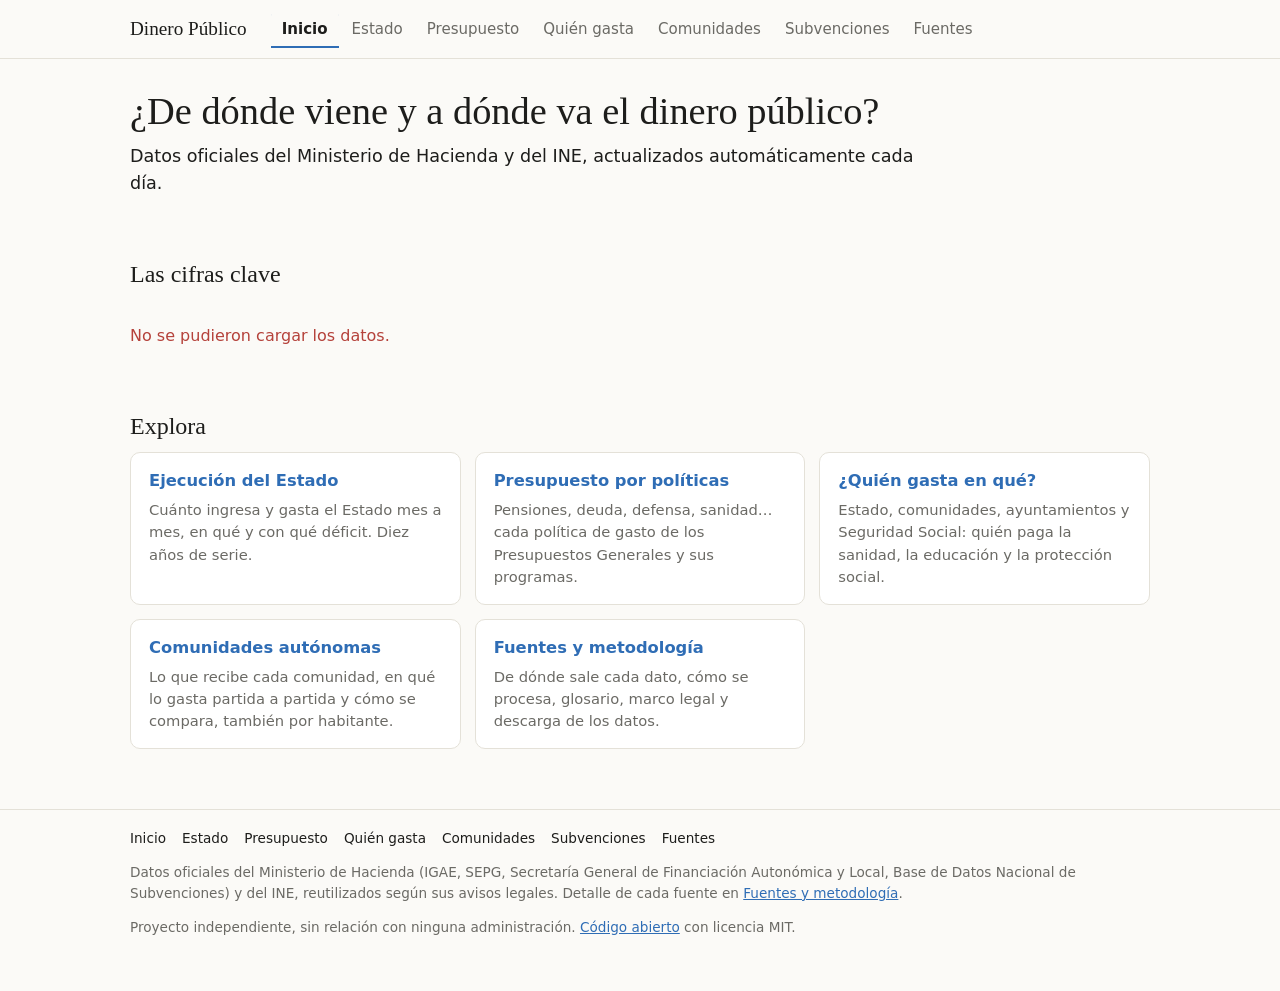
==== commit 60c6e0d9: "Página de subvenciones: grandes beneficiarios, buscador y partidos políticos Lee subvenciones.json y" ====
--- a/site/index.html
+++ b/site/index.html
@@ -40,6 +40,7 @@
       <li><a href="presupuesto.html">Presupuesto</a></li>
       <li><a href="quien-gasta.html">Quién gasta</a></li>
       <li><a href="comunidades.html">Comunidades</a></li>
+      <li><a href="subvenciones.html">Subvenciones</a></li>
       <li><a href="fuentes.html">Fuentes</a></li>
       </ul>
     </nav>
@@ -78,9 +79,10 @@
       <li><a href="presupuesto.html">Presupuesto</a></li>
       <li><a href="quien-gasta.html">Quién gasta</a></li>
       <li><a href="comunidades.html">Comunidades</a></li>
+      <li><a href="subvenciones.html">Subvenciones</a></li>
       <li><a href="fuentes.html">Fuentes</a></li>
     </ul></nav>
-    <p>Datos oficiales del Ministerio de Hacienda (IGAE, SEPG, Secretaría General de Financiación Autonómica y Local) y del INE, reutilizados según sus avisos legales. Detalle de cada fuente en <a href="fuentes.html">Fuentes y metodología</a>.</p>
+    <p>Datos oficiales del Ministerio de Hacienda (IGAE, SEPG, Secretaría General de Financiación Autonómica y Local, Base de Datos Nacional de Subvenciones) y del INE, reutilizados según sus avisos legales. Detalle de cada fuente en <a href="fuentes.html">Fuentes y metodología</a>.</p>
     <p>Proyecto independiente, sin relación con ninguna administración. <a href="https://github.com/dinero-publico/dinero-publico.github.io">Código abierto</a> con licencia MIT.</p>
   </div>
 </footer>
--- a/site/style.css
+++ b/site/style.css
@@ -122,6 +122,12 @@
 .foot-nav { display: flex; flex-wrap: wrap; gap: 4px 16px; list-style: none; padding: 0; margin: 0 0 10px; }
 .foot-nav a { color: var(--fg); text-decoration: none; }
 .foot-nav a:hover { text-decoration: underline; }
+.chart .delta { fill: var(--muted); font-size: 11.5px; font-variant-numeric: tabular-nums; }
+.chart .delta.sube { fill: var(--c2); }
+.chart .delta.baja { fill: var(--c1); }
+.tag { display: inline-block; font-family: system-ui, sans-serif; font-size: .72rem; font-weight: 500; line-height: 1.5; color: var(--c2); border: 1px solid currentColor; border-radius: 99px; padding: 0 7px; margin-left: 6px; vertical-align: middle; white-space: nowrap; }
+.hueco { display: inline-block; width: 9px; height: 9px; border: 1.8px solid var(--muted); border-radius: 50%; background: var(--bg); margin-right: 5px; vertical-align: baseline; }
+.var-up { color: var(--c2); } .var-down { color: var(--c1); }
 .chart .row[tabindex]:focus { outline: none; }
 .chart .row[tabindex]:focus-visible .bar { stroke: var(--fg); stroke-width: 2; }
 .tbl tr:focus-visible td { background: var(--panel); }
@@ -159,3 +165,9 @@
 .err { color: var(--bad); }
 details { margin-top: 12px; }
 summary { cursor: pointer; }
+
+/* Subvenciones: buscador y tablas sin ordenación */
+input[type="search"] { font: inherit; padding: 5px 8px; border-radius: 6px; border: 1px solid var(--line); background: var(--panel); color: var(--fg); width: min(22rem, 100%); box-sizing: border-box; }
+.ctrl label:has(input[type="search"]) { flex: 1 1 16rem; display: flex; flex-wrap: wrap; gap: 6px; align-items: center; }
+#tbl-sub th, #tbl-sub-evol th, #tbl-sub tbody tr, #tbl-sub-evol tbody tr { cursor: default; }
+.tbl td.wrap-cell { white-space: normal; min-width: 14rem; }
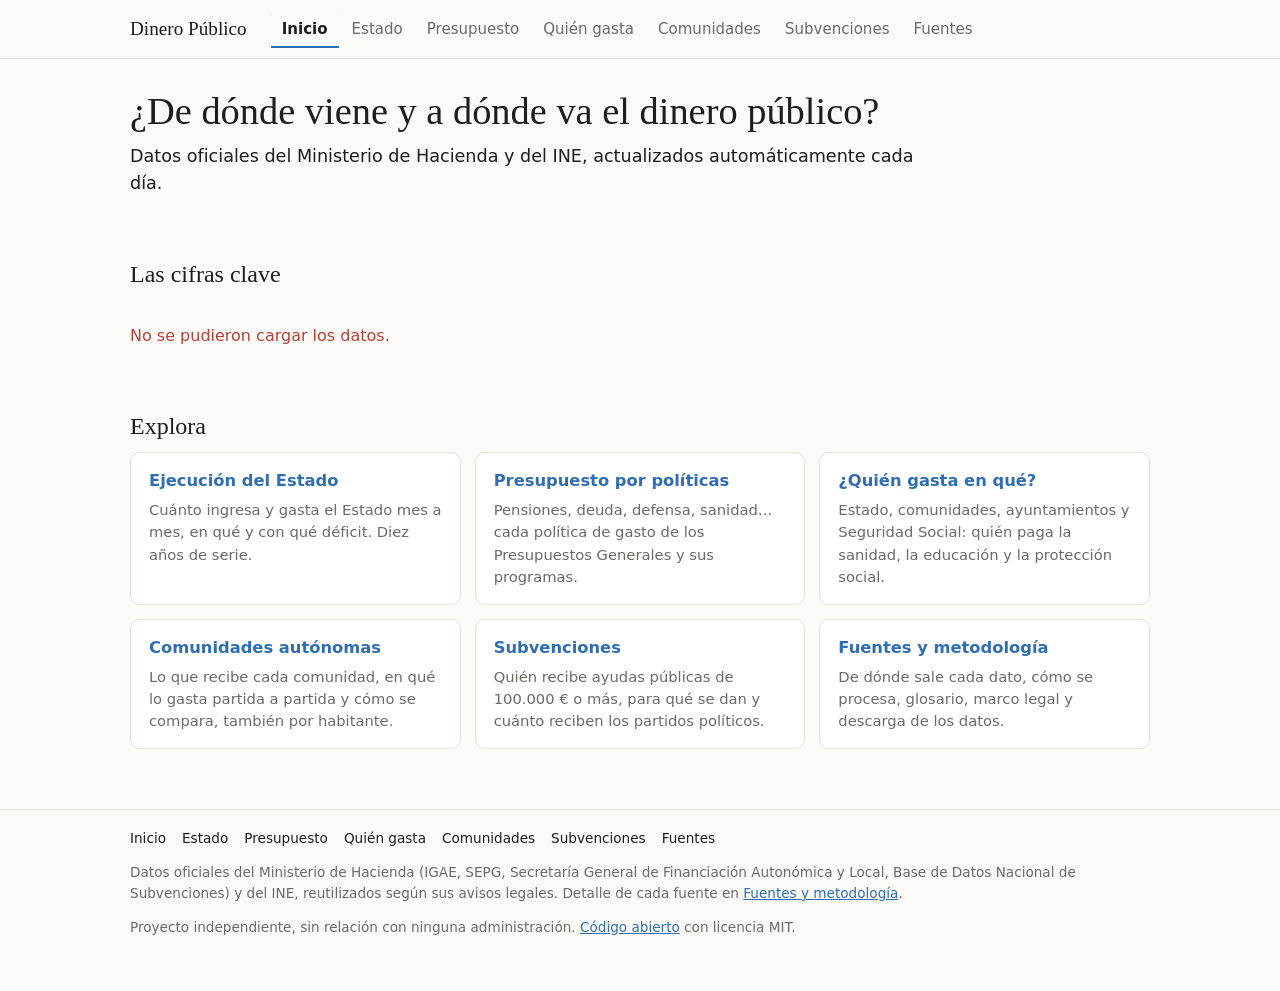
==== commit 9092bddf: "Barra lateral con índice y ajustes, paginación, tablas de datos de los gráficos y mejoras de accesib" ====
--- a/site/index.html
+++ b/site/index.html
@@ -66,6 +66,7 @@
       <a class="card card-link" href="presupuesto.html"><h3>Presupuesto por políticas</h3><p>Pensiones, deuda, defensa, sanidad… cada política de gasto de los Presupuestos Generales y sus programas.</p></a>
       <a class="card card-link" href="quien-gasta.html"><h3>¿Quién gasta en qué?</h3><p>Estado, comunidades, ayuntamientos y Seguridad Social: quién paga la sanidad, la educación y la protección social.</p></a>
       <a class="card card-link" href="comunidades.html"><h3>Comunidades autónomas</h3><p>Lo que recibe cada comunidad, en qué lo gasta partida a partida y cómo se compara, también por habitante.</p></a>
+      <a class="card card-link" href="subvenciones.html"><h3>Subvenciones</h3><p>Quién recibe ayudas públicas de 100.000 € o más, para qué se dan y cuánto reciben los partidos políticos.</p></a>
       <a class="card card-link" href="fuentes.html"><h3>Fuentes y metodología</h3><p>De dónde sale cada dato, cómo se procesa, glosario, marco legal y descarga de los datos.</p></a>
     </div>
   </section>
--- a/site/style.css
+++ b/site/style.css
@@ -11,9 +11,12 @@
   --c5: #c4515c;
   --c6: #7a8691;
   --sel: #c4515c;
-  --good: #2f8a4c;
+  --good: #2a7a43;  /* texto: contraste ≥ 4,5:1 */
+  --c2-txt: #a35c1c; /* naranja para texto (el de --c2 solo llega a 3:1) */
   --bad: #b5423b;
   --radius: 10px;
+  --ctrl: #8a877e;   /* borde de controles: contraste ≥ 3:1 con el fondo (WCAG 1.4.11) */
+  --fijo: 0px;       /* altura de lo que queda fijo arriba; la calcula app.js */
   font-family: system-ui, -apple-system, "Segoe UI", Roboto, sans-serif;
   color-scheme: light dark;
 }
@@ -21,15 +24,18 @@
   :root {
     --bg: #161614; --panel: #201f1c; --fg: #ecebe6; --muted: #a3a29b; --line: #34332f;
     --c1: #6aa1e0; --c2: #e8a160; --c3: #7cbf8e; --c4: #ae8ad8; --c5: #e07a84; --c6: #9aa6b1;
-    --sel: #e07a84; --good: #6cc48a; --bad: #e57a73;
+    --sel: #e07a84; --good: #6cc48a; --bad: #e57a73; --ctrl: #7d7b73; --c2-txt: #e8a160;
   }
 }
 * { box-sizing: border-box; }
+/* Los saltos a un apartado y el foco no quedan tapados por lo que está fijo arriba (WCAG 2.4.11). */
+html { scroll-padding-top: calc(var(--fijo) + 14px); }
+@media (prefers-reduced-motion: reduce) { html { scroll-behavior: auto; } *, *::before, *::after { transition: none !important; animation: none !important; } }
 body { margin: 0; background: var(--bg); color: var(--fg); line-height: 1.5; }
 a { color: var(--c1); }
 .wrap { max-width: 1060px; margin: 0 auto; padding: 0 20px; }
 h1 { font-family: Georgia, "Times New Roman", serif; font-weight: 400; font-size: clamp(1.6rem, 4vw, 2.4rem); line-height: 1.15; margin: 0 0 10px; }
-h2 { font-family: Georgia, serif; font-weight: 400; font-size: 1.5rem; margin: 44px 0 8px; scroll-margin-top: 76px; }
+h2 { font-family: Georgia, serif; font-weight: 400; font-size: 1.5rem; margin: 44px 0 8px; }
 h3 { font-size: 1.02rem; margin: 26px 0 8px; }
 .lead { font-size: 1.1rem; max-width: 70ch; margin: 0; }
 .muted, .note { color: var(--muted); }
@@ -44,6 +50,8 @@
 .skip { position: absolute; left: -9999px; top: 8px; z-index: 30; background: var(--panel); color: var(--fg); padding: 8px 12px; border-radius: 8px; border: 1px solid var(--line); }
 .skip:focus { left: 8px; }
 .site { position: sticky; top: 0; z-index: 20; background: var(--bg); border-bottom: 1px solid var(--line); }
+/* En las páginas con barra lateral, por debajo de 1100 px lo fijo es la franja «Índice y ajustes», no la cabecera. */
+@media (max-width: 1099px) { body:has(.con-lado) .site { position: static; } }
 .bar { display: flex; align-items: center; gap: 24px; min-height: 58px; }
 .brand { font-family: Georgia, serif; font-size: 1.2rem; color: var(--fg); text-decoration: none; white-space: nowrap; }
 .site nav ul { display: flex; gap: 2px; list-style: none; margin: 0; padding: 0; }
@@ -97,7 +105,8 @@
 .legend i { display: inline-block; width: 18px; height: 3px; vertical-align: middle; margin-right: 6px; border-radius: 2px; }
 .legend i.dash { background-image: linear-gradient(90deg, currentColor 50%, transparent 50%) !important; background-size: 6px 3px; }
 .ctrl { display: flex; flex-wrap: wrap; gap: 18px; align-items: center; margin: 10px 0; font-size: .92rem; }
-select { font: inherit; padding: 5px 8px; border-radius: 6px; border: 1px solid var(--line); background: var(--panel); color: var(--fg); }
+select { font: inherit; padding: 5px 8px; border-radius: 6px; border: 1px solid var(--ctrl); background: var(--panel); color: var(--fg); min-height: 32px; }
+select:disabled { opacity: .6; }
 .total { color: var(--muted); }
 .scroll { overflow-x: auto; }
 .tbl { border-collapse: collapse; width: 100%; font-size: .88rem; font-variant-numeric: tabular-nums; }
@@ -123,22 +132,21 @@
 .foot-nav a { color: var(--fg); text-decoration: none; }
 .foot-nav a:hover { text-decoration: underline; }
 .chart .delta { fill: var(--muted); font-size: 11.5px; font-variant-numeric: tabular-nums; }
-.chart .delta.sube { fill: var(--c2); }
+.chart .delta.sube { fill: var(--c2-txt); }
 .chart .delta.baja { fill: var(--c1); }
 .tag { display: inline-block; font-family: system-ui, sans-serif; font-size: .72rem; font-weight: 500; line-height: 1.5; color: var(--c2); border: 1px solid currentColor; border-radius: 99px; padding: 0 7px; margin-left: 6px; vertical-align: middle; white-space: nowrap; }
 .hueco { display: inline-block; width: 9px; height: 9px; border: 1.8px solid var(--muted); border-radius: 50%; background: var(--bg); margin-right: 5px; vertical-align: baseline; }
-.var-up { color: var(--c2); } .var-down { color: var(--c1); }
+.var-up { color: var(--c2-txt); } .var-down { color: var(--c1); }
 .chart .row[tabindex]:focus { outline: none; }
 .chart .row[tabindex]:focus-visible .bar { stroke: var(--fg); stroke-width: 2; }
 .tbl tr:focus-visible td { background: var(--panel); }
 
 /* Móvil */
-@media (max-width: 760px) {
+@media (max-width: 920px) {
   .bar { flex-direction: column; align-items: stretch; gap: 0; min-height: 0; padding-top: 10px; }
   .site nav { overflow-x: auto; scrollbar-width: none; margin: 0 -20px; padding: 2px 14px 4px; }
   .site nav::-webkit-scrollbar { display: none; }
   .site nav a { padding: 10px 10px; }
-  h2 { scroll-margin-top: 110px; }
 }
 @media (max-width: 560px) {
   .wrap { padding: 0 16px; }
@@ -148,7 +156,6 @@
   .site nav ul { display: grid; grid-template-columns: repeat(3, 1fr); gap: 4px; }
   .site nav a { text-align: center; padding: 9px 4px; border: 1px solid var(--line); border-radius: 8px; font-size: .9rem; }
   .site nav a[aria-current="page"] { border-color: var(--c1); box-shadow: none; border-radius: 8px; background: var(--panel); }
-  h2 { scroll-margin-top: 12px; }
   .pagehead { padding-top: 20px; }
   .lead { font-size: 1rem; }
   h2 { font-size: 1.3rem; margin-top: 34px; }
@@ -167,7 +174,81 @@
 summary { cursor: pointer; }
 
 /* Subvenciones: buscador y tablas sin ordenación */
-input[type="search"] { font: inherit; padding: 5px 8px; border-radius: 6px; border: 1px solid var(--line); background: var(--panel); color: var(--fg); width: min(22rem, 100%); box-sizing: border-box; }
+input[type="search"] { font: inherit; padding: 5px 8px; min-height: 32px; border-radius: 6px; border: 1px solid var(--ctrl); background: var(--panel); color: var(--fg); width: min(22rem, 100%); box-sizing: border-box; }
 .ctrl label:has(input[type="search"]) { flex: 1 1 16rem; display: flex; flex-wrap: wrap; gap: 6px; align-items: center; }
 #tbl-sub th, #tbl-sub-evol th, #tbl-sub tbody tr, #tbl-sub-evol tbody tr { cursor: default; }
 .tbl td.wrap-cell { white-space: normal; min-width: 14rem; }
+.btn-link { font: inherit; font-size: .85rem; background: none; border: 1px solid var(--ctrl); border-radius: 99px; padding: 2px 10px; min-height: 28px; color: var(--c1); cursor: pointer; white-space: nowrap; }
+.btn-link:hover, .btn-link[aria-expanded="true"] { border-color: var(--c1); }
+.tbl tr.detalle td { white-space: normal; background: var(--panel); cursor: default; }
+.conv-lista { list-style: none; margin: 6px 0 4px; padding: 0; max-width: 90ch; }
+.conv-lista li { padding: 6px 0; border-bottom: 1px solid var(--line); }
+.conv-lista li:last-child { border-bottom: 0; }
+.conv-imp { font-variant-numeric: tabular-nums; font-weight: 600; }
+.conv-datos { font-size: .82rem; margin-top: 2px; }
+#tbl-sub-conv th, #tbl-sub-conv tbody tr { cursor: default; }
+/* El desglose no debe obligar a desplazarse en horizontal dentro de la tabla. */
+.tbl tr.detalle td > * { position: sticky; left: 9px; max-width: min(90ch, calc(100vw - 52px)); }
+
+/* ---------- Barra lateral: índice de la página y ajustes ----------
+   Escritorio (≥ 1100 px): columna fija a la izquierda, siempre visible al desplazarse.
+   Tableta y móvil: franja fija arriba con el botón «Índice y ajustes», que despliega el mismo panel.
+   Sin JavaScript, el panel se muestra entero y sin fijar. */
+.lado-tit { font-size: .76rem; font-weight: 600; letter-spacing: .06em; text-transform: uppercase; color: var(--muted); margin: 0 0 8px; }
+.indice ol { list-style: none; margin: 0; padding: 0; border-left: 2px solid var(--line); }
+.indice ol ol { border-left: 0; margin: 0 0 4px 12px; }
+.indice a { display: block; min-height: 24px; padding: 5px 10px; margin-left: -2px; border-left: 2px solid transparent; color: var(--muted); text-decoration: none; font-size: .92rem; line-height: 1.35; }
+.indice ol ol a { font-size: .86rem; padding: 3px 10px; }
+.indice a:hover { color: var(--fg); text-decoration: underline; }
+.indice a[aria-current] { color: var(--fg); font-weight: 600; border-left-color: var(--c1); }
+.indice ol ol a[aria-current] { border-left-color: transparent; }
+.ajustes { margin-top: 20px; padding-top: 16px; border-top: 1px solid var(--line); }
+.ajustes label { display: flex; flex-direction: column; gap: 4px; margin: 0 0 12px; font-size: .88rem; }
+.ajustes label[hidden] { display: none; }
+.ajustes select { width: 100%; }
+.viendo { margin: 2px 0 0; font-size: .84rem; color: var(--muted); }
+.viendo:empty, .viendo-mini:empty { display: none; }
+.lado-ayuda { margin: 20px 0 0; padding-top: 14px; border-top: 1px solid var(--line); font-size: .86rem; line-height: 1.9; }
+.lado-btn { display: none; }
+
+@media (min-width: 1100px) {
+  body:has(.con-lado) .wrap { max-width: 1340px; }
+  .con-lado { display: grid; grid-template-columns: 232px minmax(0, 1fr); gap: 0 48px; }
+  .lado-panel { position: sticky; top: var(--fijo); max-height: calc(100vh - var(--fijo)); overflow-y: auto; overscroll-behavior: contain; padding: 30px 6px 24px 2px; }
+}
+@media (max-width: 1099px) {
+  .js .lado { position: sticky; top: 0; z-index: 18; background: var(--bg); border-bottom: 1px solid var(--line); margin: 0 -20px; padding: 0 20px; }
+  .js .lado-btn { display: flex; align-items: center; gap: 12px; width: 100%; min-height: 50px; padding: 6px 0; background: none; border: 0; font: inherit; color: var(--fg); text-align: left; cursor: pointer; }
+  .lado-ico { flex: none; width: 18px; height: 2px; background: currentColor; border-radius: 1px; box-shadow: 0 -6px 0 currentColor, 0 6px 0 currentColor; }
+  .lado-btn-txt { display: flex; flex-direction: column; min-width: 0; flex: 1; }
+  .lado-actual { font-weight: 600; font-size: .95rem; white-space: nowrap; overflow: hidden; text-overflow: ellipsis; }
+  .viendo-mini { font-size: .8rem; color: var(--muted); white-space: nowrap; overflow: hidden; text-overflow: ellipsis; }
+  .lado-btn::after { content: "▾"; color: var(--muted); padding: 0 2px; }
+  .lado-btn[aria-expanded="true"]::after { content: "▴"; }
+  .js .lado-panel { display: none; }
+  .js .lado.abierta .lado-panel { display: grid; grid-template-columns: repeat(auto-fit, minmax(min(250px, 100%), 1fr)); gap: 20px 32px; align-items: start;
+    position: absolute; left: 0; right: 0; top: 100%; padding: 16px 20px 20px; background: var(--bg); border-bottom: 1px solid var(--line);
+    box-shadow: 0 12px 24px rgba(0, 0, 0, .14); max-height: calc(100vh - 64px); overflow-y: auto; overscroll-behavior: contain; }
+  .js .lado.abierta .ajustes { margin-top: 0; padding-top: 0; border-top: 0; }
+  .js .lado.abierta .lado-ayuda { grid-column: 1 / -1; margin-top: 8px; }
+  html:not(.js) .lado-panel { padding: 16px 0; border-bottom: 1px solid var(--line); }
+}
+@media (max-width: 560px) {
+  .js .lado { margin: 0 -16px; padding: 0 16px; }
+  .js .lado.abierta .lado-panel { padding: 14px 16px 18px; }
+}
+
+/* Paginación, «ver más» y tablas de datos de los gráficos */
+.btn { font: inherit; font-size: .9rem; min-height: 36px; padding: 5px 14px; border-radius: 8px; border: 1px solid var(--ctrl); background: var(--panel); color: var(--fg); cursor: pointer; }
+.btn:hover:not(:disabled) { border-color: var(--c1); color: var(--c1); }
+.btn:disabled { opacity: .45; cursor: default; }
+.btn-mas { margin-top: 10px; }
+.paginas { display: flex; flex-wrap: wrap; align-items: center; gap: 8px 12px; margin: 12px 0; font-size: .9rem; }
+.paginas .pag-txt { font-variant-numeric: tabular-nums; }
+.paginas label { display: inline-flex; align-items: center; gap: 6px; margin-left: auto; }
+@media (max-width: 560px) { .paginas label { margin-left: 0; width: 100%; flex-direction: row; } .paginas label select { width: auto; min-height: 36px; } }
+.datos-tabla { margin: 4px 0 0; }
+.datos-tabla summary { display: inline-block; min-height: 24px; padding: 3px 0; font-size: .86rem; color: var(--c1); }
+.datos-tabla .tbl { margin-top: 6px; }
+.datos-tabla .tbl th, .datos-tabla .tbl tbody tr { cursor: default; }
+.datos-tabla .tbl tbody th { color: var(--fg); font-weight: 400; white-space: normal; min-width: 12rem; }
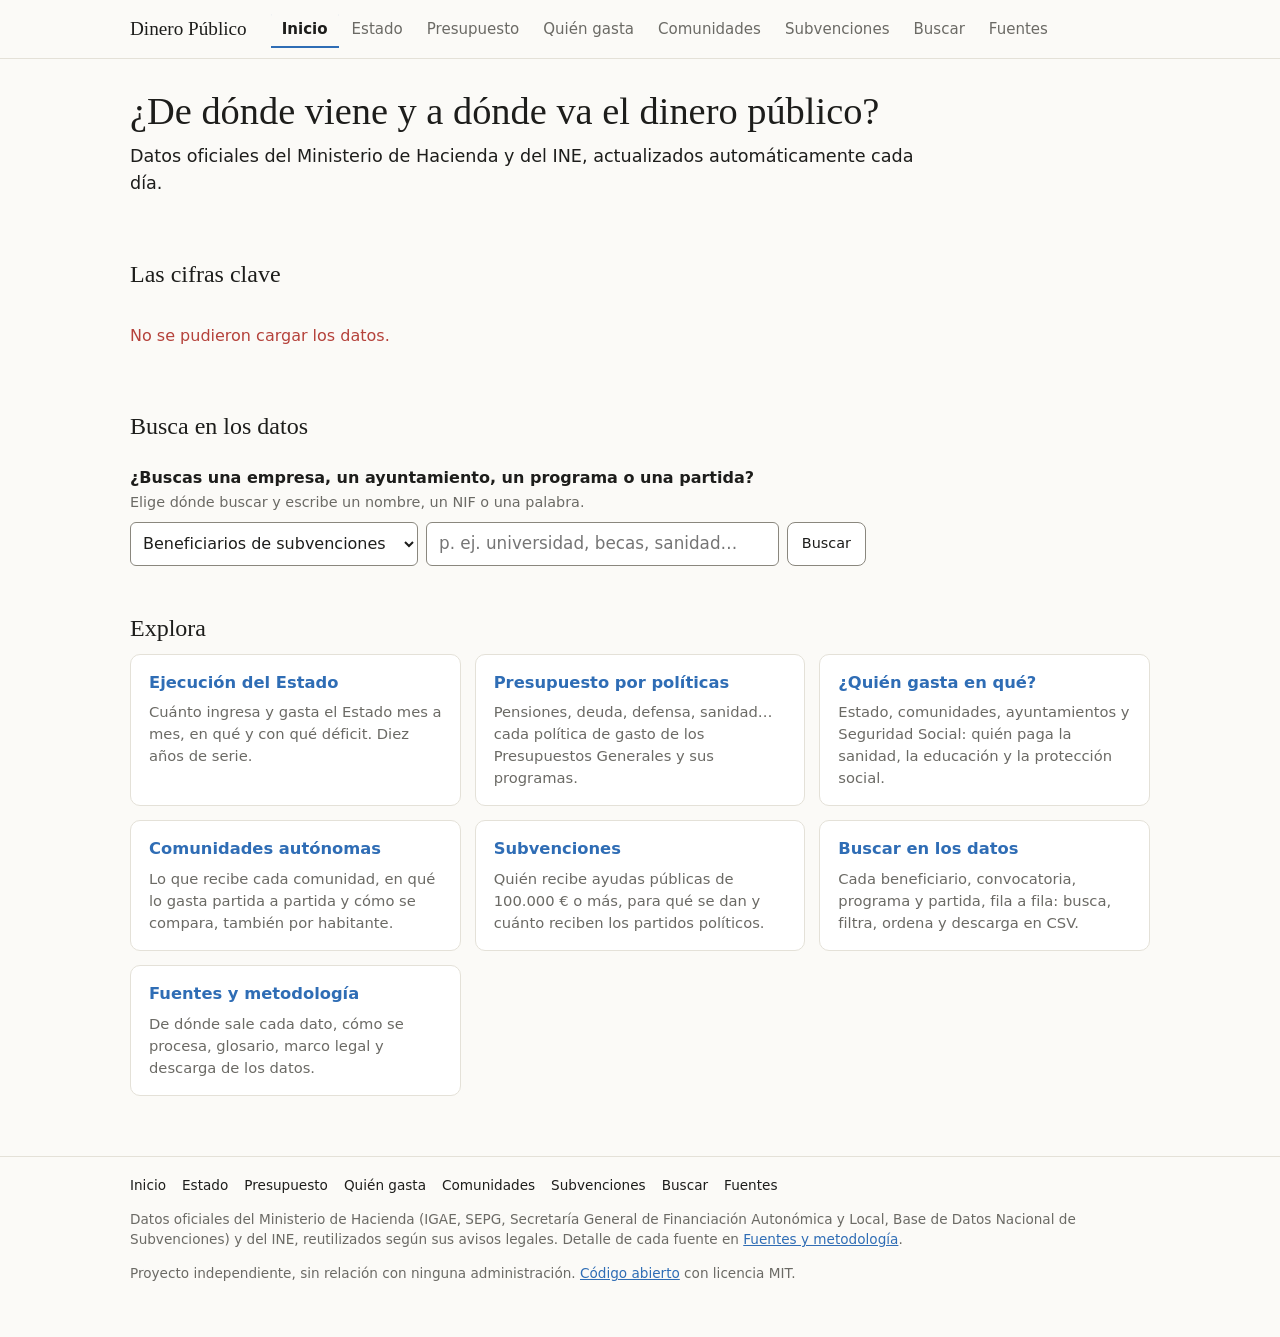
==== commit f37a0ee2: "Buscador separado de los resúmenes: beneficiarios, convocatorias, partidos, programas y gasto autonó" ====
--- a/site/index.html
+++ b/site/index.html
@@ -41,6 +41,7 @@
       <li><a href="quien-gasta.html">Quién gasta</a></li>
       <li><a href="comunidades.html">Comunidades</a></li>
       <li><a href="subvenciones.html">Subvenciones</a></li>
+      <li><a href="buscar.html">Buscar</a></li>
       <li><a href="fuentes.html">Fuentes</a></li>
       </ul>
     </nav>
@@ -59,6 +60,25 @@
     <div class="kpis" id="home-kpis"><p class="muted">Cargando datos…</p></div>
   </section>
 
+  <section aria-labelledby="h-buscar">
+    <h2 id="h-buscar">Busca en los datos</h2>
+    <form class="bus-form bus-inicio" role="search" action="buscar.html">
+      <label for="ini-q">¿Buscas una empresa, un ayuntamiento, un programa o una partida?</label>
+      <p class="note" id="ini-ayuda">Elige dónde buscar y escribe un nombre, un NIF o una palabra.</p>
+      <div class="bus-caja">
+        <select name="d" aria-label="Dónde buscar">
+          <option value="beneficiarios">Beneficiarios de subvenciones</option>
+          <option value="convocatorias">Convocatorias de subvenciones</option>
+          <option value="partidos">Subvenciones a partidos</option>
+          <option value="programas">Programas del Presupuesto del Estado</option>
+          <option value="comunidades">Gasto de las comunidades</option>
+        </select>
+        <input type="search" id="ini-q" name="q" autocomplete="off" aria-describedby="ini-ayuda" placeholder="p. ej. universidad, becas, sanidad…">
+        <button class="btn" type="submit">Buscar</button>
+      </div>
+    </form>
+  </section>
+
   <section aria-labelledby="h-explora">
     <h2 id="h-explora">Explora</h2>
     <div class="cardgrid">
@@ -67,6 +87,7 @@
       <a class="card card-link" href="quien-gasta.html"><h3>¿Quién gasta en qué?</h3><p>Estado, comunidades, ayuntamientos y Seguridad Social: quién paga la sanidad, la educación y la protección social.</p></a>
       <a class="card card-link" href="comunidades.html"><h3>Comunidades autónomas</h3><p>Lo que recibe cada comunidad, en qué lo gasta partida a partida y cómo se compara, también por habitante.</p></a>
       <a class="card card-link" href="subvenciones.html"><h3>Subvenciones</h3><p>Quién recibe ayudas públicas de 100.000 € o más, para qué se dan y cuánto reciben los partidos políticos.</p></a>
+      <a class="card card-link" href="buscar.html"><h3>Buscar en los datos</h3><p>Cada beneficiario, convocatoria, programa y partida, fila a fila: busca, filtra, ordena y descarga en CSV.</p></a>
       <a class="card card-link" href="fuentes.html"><h3>Fuentes y metodología</h3><p>De dónde sale cada dato, cómo se procesa, glosario, marco legal y descarga de los datos.</p></a>
     </div>
   </section>
@@ -81,6 +102,7 @@
       <li><a href="quien-gasta.html">Quién gasta</a></li>
       <li><a href="comunidades.html">Comunidades</a></li>
       <li><a href="subvenciones.html">Subvenciones</a></li>
+      <li><a href="buscar.html">Buscar</a></li>
       <li><a href="fuentes.html">Fuentes</a></li>
     </ul></nav>
     <p>Datos oficiales del Ministerio de Hacienda (IGAE, SEPG, Secretaría General de Financiación Autonómica y Local, Base de Datos Nacional de Subvenciones) y del INE, reutilizados según sus avisos legales. Detalle de cada fuente en <a href="fuentes.html">Fuentes y metodología</a>.</p>
--- a/site/style.css
+++ b/site/style.css
@@ -108,7 +108,7 @@
 select { font: inherit; padding: 5px 8px; border-radius: 6px; border: 1px solid var(--ctrl); background: var(--panel); color: var(--fg); min-height: 32px; }
 select:disabled { opacity: .6; }
 .total { color: var(--muted); }
-.scroll { overflow-x: auto; }
+.scroll { overflow-x: auto; position: relative; } /* relative: el texto oculto (.sr-only) no se sale de la caja */
 .tbl { border-collapse: collapse; width: 100%; font-size: .88rem; font-variant-numeric: tabular-nums; }
 .tbl th, .tbl td { padding: 7px 9px; border-bottom: 1px solid var(--line); text-align: left; white-space: nowrap; }
 .tbl th { color: var(--muted); font-weight: 500; cursor: pointer; user-select: none; }
@@ -144,7 +144,8 @@
 /* Móvil */
 @media (max-width: 920px) {
   .bar { flex-direction: column; align-items: stretch; gap: 0; min-height: 0; padding-top: 10px; }
-  .site nav { overflow-x: auto; scrollbar-width: none; margin: 0 -20px; padding: 2px 14px 4px; }
+  .site nav { margin: 0 -11px; padding: 2px 0 4px; } /* con «Buscar» el menú ya no cabe en una línea: pasa a dos en vez de esconderse */
+  .site nav ul { flex-wrap: wrap; }
   .site nav::-webkit-scrollbar { display: none; }
   .site nav a { padding: 10px 10px; }
 }
@@ -252,3 +253,53 @@
 .datos-tabla .tbl { margin-top: 6px; }
 .datos-tabla .tbl th, .datos-tabla .tbl tbody tr { cursor: default; }
 .datos-tabla .tbl tbody th { color: var(--fg); font-weight: 400; white-space: normal; min-width: 12rem; }
+
+/* ---------- Buscador: conjuntos, caja de búsqueda, filtros activos, orden y resultados ---------- */
+:root { --mark: #fbe39a; }
+@media (prefers-color-scheme: dark) { :root { --mark: #6b5717; } }
+.filtros label { display: flex; flex-direction: column; gap: 4px; margin: 0 0 12px; font-size: .88rem; }
+.filtros select { width: 100%; }
+#bus-limpiar { width: 100%; }
+.conjuntos { margin: 20px 0 6px; }
+.conjuntos .lado-tit { font-family: inherit; }
+.conjuntos ul { display: flex; flex-wrap: wrap; gap: 8px; list-style: none; margin: 0; padding: 0; }
+.conjuntos a { display: inline-flex; align-items: center; min-height: 36px; padding: 6px 14px; border: 1px solid var(--ctrl); border-radius: 99px; background: var(--panel); color: var(--fg); text-decoration: none; font-size: .92rem; }
+.conjuntos a:hover { border-color: var(--c1); color: var(--c1); }
+.conjuntos a[aria-current] { background: var(--c1); border-color: var(--c1); color: var(--bg); font-weight: 600; }
+.bus-form { margin: 22px 0 8px; max-width: 46rem; }
+.bus-form > label { display: block; font-weight: 600; }
+.bus-form .note { margin: 2px 0 8px; }
+.bus-caja { display: flex; gap: 8px; }
+.bus-caja input[type="search"] { flex: 1; width: auto; min-width: 0; min-height: 44px; padding: 8px 12px; font-size: 1.05rem; }
+.bus-caja .btn { min-height: 44px; }
+.bus-mini { margin-top: 12px; }
+.bus-mini > label { font-weight: 500; font-size: .92rem; margin-bottom: 4px; }
+.bus-enlaces { margin: 14px 0 0; padding-left: 1.2em; font-size: .94rem; line-height: 1.6; }
+.bus-enlaces li { margin: 4px 0; }
+.bus-activos { display: flex; flex-wrap: wrap; align-items: center; gap: 6px 8px; margin: 10px 0 0; font-size: .88rem; }
+.bus-activos:empty { display: none; }
+.chip { font: inherit; font-size: .86rem; display: inline-flex; align-items: center; gap: 4px; min-height: 30px; padding: 2px 6px 2px 12px; border: 1px solid var(--c1); border-radius: 99px; background: var(--panel); color: var(--fg); cursor: pointer; }
+.chip-x { font-size: 1.15rem; line-height: 1; color: var(--muted); padding: 0 4px; }
+.chip:hover .chip-x { color: var(--bad); }
+.bus-cab { display: flex; flex-wrap: wrap; align-items: center; justify-content: space-between; gap: 8px 16px; margin: 16px 0 6px; }
+.bus-res { margin: 0; flex: 1 1 22rem; font-weight: 600; }
+.bus-res .btn-link { margin: 2px 4px 0 0; font-weight: 400; }
+.bus-acciones { display: flex; flex-wrap: wrap; align-items: center; gap: 8px 12px; font-size: .9rem; }
+.bus-acciones label { display: inline-flex; align-items: center; gap: 6px; }
+#bus-aviso { margin: 4px 0 8px; }
+.bus-tbl th, .bus-tbl tbody tr { cursor: default; }
+.th-orden { font: inherit; color: inherit; background: none; border: 0; padding: 2px 0; min-height: 24px; display: inline-flex; align-items: center; gap: 4px; cursor: pointer; text-align: inherit; }
+.th-orden:hover { color: var(--fg); text-decoration: underline; }
+th[aria-sort] .th-orden { color: var(--fg); font-weight: 600; }
+.th-flecha { font-size: .75em; opacity: .75; }
+.bus-tbl mark { background: var(--mark); color: inherit; border-radius: 2px; padding: 0 1px; }
+.bus-notas { margin-top: 18px; }
+@media (max-width: 560px) {
+  .bus-acciones, .bus-acciones label { width: 100%; }
+  .bus-acciones select { flex: 1; width: auto; min-width: 0; }
+  .bus-acciones .btn { width: 100%; }
+}
+.bus-caja select { min-height: 44px; max-width: 18rem; }
+.bus-inicio .bus-caja { flex-wrap: wrap; }
+.bus-inicio .bus-caja input[type="search"] { flex: 1 1 14rem; }
+@media (max-width: 560px) { .bus-inicio .bus-caja select { max-width: none; flex: 1 1 100%; } }
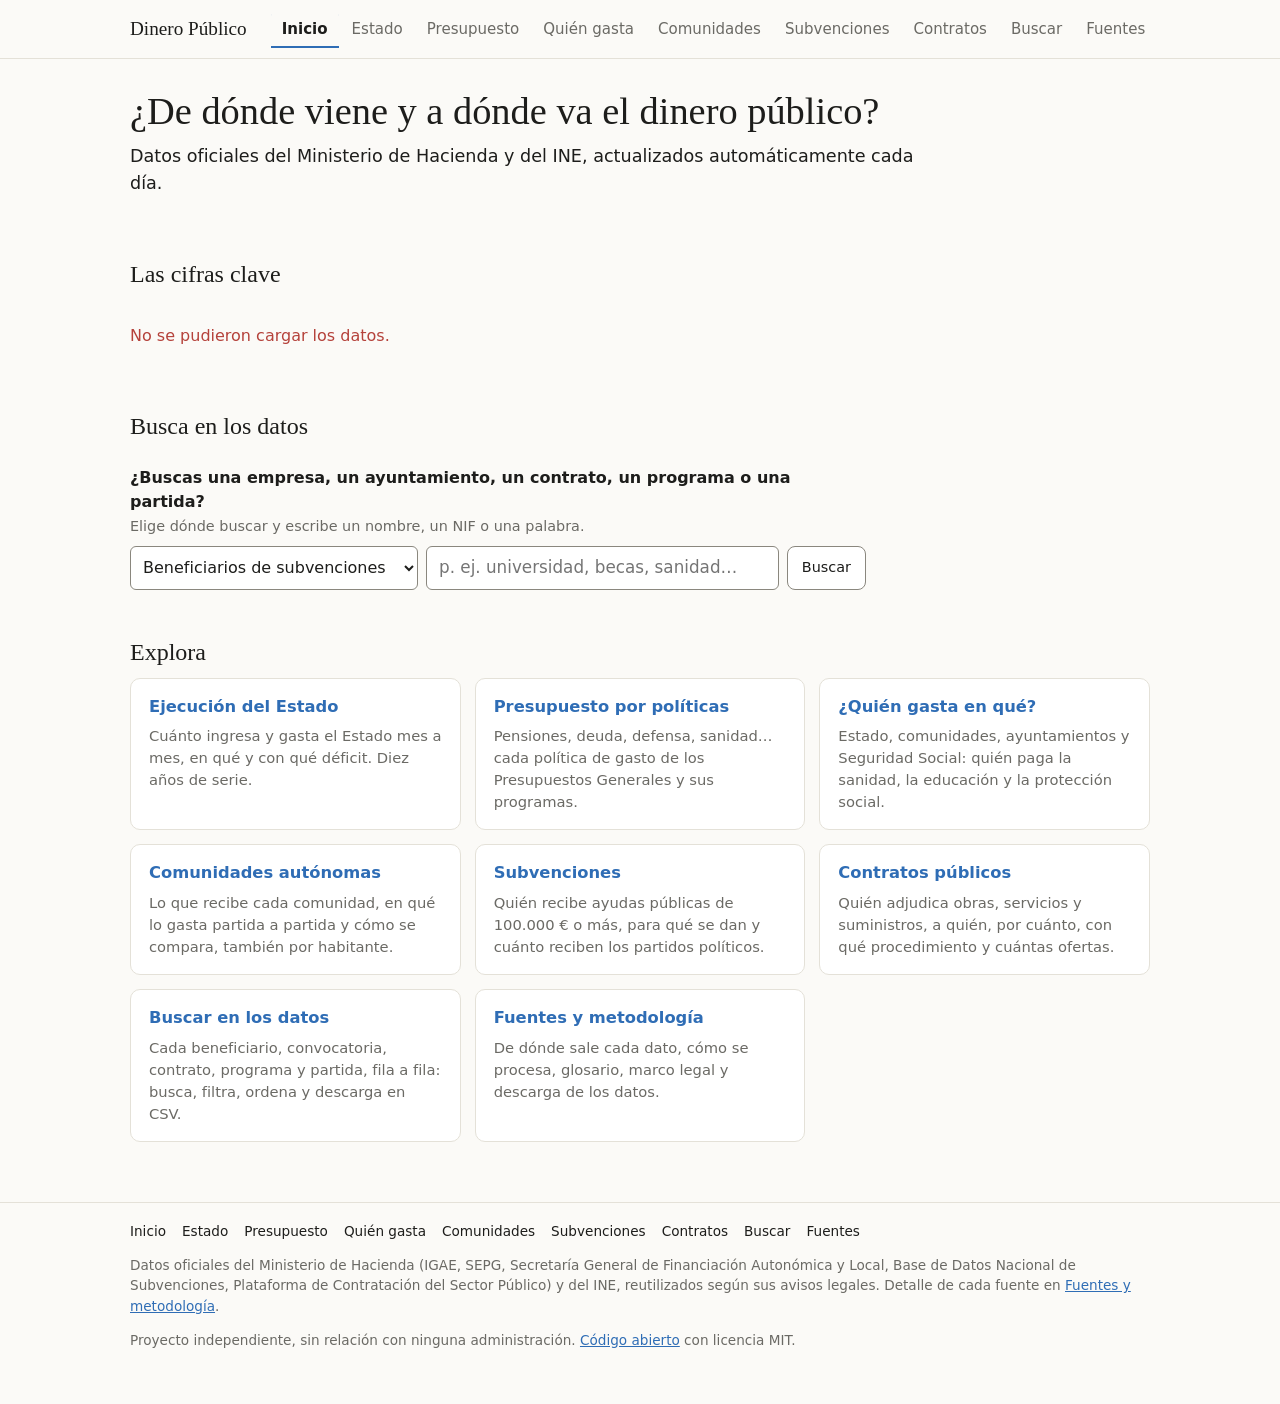
==== commit 3c0ff724: "Contratos públicos: página de resumen, conjunto en el buscador y cruce con subvenciones - contratos." ====
--- a/site/index.html
+++ b/site/index.html
@@ -41,6 +41,7 @@
       <li><a href="quien-gasta.html">Quién gasta</a></li>
       <li><a href="comunidades.html">Comunidades</a></li>
       <li><a href="subvenciones.html">Subvenciones</a></li>
+      <li><a href="contratos.html">Contratos</a></li>
       <li><a href="buscar.html">Buscar</a></li>
       <li><a href="fuentes.html">Fuentes</a></li>
       </ul>
@@ -63,12 +64,13 @@
   <section aria-labelledby="h-buscar">
     <h2 id="h-buscar">Busca en los datos</h2>
     <form class="bus-form bus-inicio" role="search" action="buscar.html">
-      <label for="ini-q">¿Buscas una empresa, un ayuntamiento, un programa o una partida?</label>
+      <label for="ini-q">¿Buscas una empresa, un ayuntamiento, un contrato, un programa o una partida?</label>
       <p class="note" id="ini-ayuda">Elige dónde buscar y escribe un nombre, un NIF o una palabra.</p>
       <div class="bus-caja">
         <select name="d" aria-label="Dónde buscar">
           <option value="beneficiarios">Beneficiarios de subvenciones</option>
           <option value="convocatorias">Convocatorias de subvenciones</option>
+          <option value="contratos">Contratos públicos</option>
           <option value="partidos">Subvenciones a partidos</option>
           <option value="programas">Programas del Presupuesto del Estado</option>
           <option value="comunidades">Gasto de las comunidades</option>
@@ -87,7 +89,8 @@
       <a class="card card-link" href="quien-gasta.html"><h3>¿Quién gasta en qué?</h3><p>Estado, comunidades, ayuntamientos y Seguridad Social: quién paga la sanidad, la educación y la protección social.</p></a>
       <a class="card card-link" href="comunidades.html"><h3>Comunidades autónomas</h3><p>Lo que recibe cada comunidad, en qué lo gasta partida a partida y cómo se compara, también por habitante.</p></a>
       <a class="card card-link" href="subvenciones.html"><h3>Subvenciones</h3><p>Quién recibe ayudas públicas de 100.000 € o más, para qué se dan y cuánto reciben los partidos políticos.</p></a>
-      <a class="card card-link" href="buscar.html"><h3>Buscar en los datos</h3><p>Cada beneficiario, convocatoria, programa y partida, fila a fila: busca, filtra, ordena y descarga en CSV.</p></a>
+      <a class="card card-link" href="contratos.html"><h3>Contratos públicos</h3><p>Quién adjudica obras, servicios y suministros, a quién, por cuánto, con qué procedimiento y cuántas ofertas.</p></a>
+      <a class="card card-link" href="buscar.html"><h3>Buscar en los datos</h3><p>Cada beneficiario, convocatoria, contrato, programa y partida, fila a fila: busca, filtra, ordena y descarga en CSV.</p></a>
       <a class="card card-link" href="fuentes.html"><h3>Fuentes y metodología</h3><p>De dónde sale cada dato, cómo se procesa, glosario, marco legal y descarga de los datos.</p></a>
     </div>
   </section>
@@ -102,10 +105,11 @@
       <li><a href="quien-gasta.html">Quién gasta</a></li>
       <li><a href="comunidades.html">Comunidades</a></li>
       <li><a href="subvenciones.html">Subvenciones</a></li>
+      <li><a href="contratos.html">Contratos</a></li>
       <li><a href="buscar.html">Buscar</a></li>
       <li><a href="fuentes.html">Fuentes</a></li>
     </ul></nav>
-    <p>Datos oficiales del Ministerio de Hacienda (IGAE, SEPG, Secretaría General de Financiación Autonómica y Local, Base de Datos Nacional de Subvenciones) y del INE, reutilizados según sus avisos legales. Detalle de cada fuente en <a href="fuentes.html">Fuentes y metodología</a>.</p>
+    <p>Datos oficiales del Ministerio de Hacienda (IGAE, SEPG, Secretaría General de Financiación Autonómica y Local, Base de Datos Nacional de Subvenciones, Plataforma de Contratación del Sector Público) y del INE, reutilizados según sus avisos legales. Detalle de cada fuente en <a href="fuentes.html">Fuentes y metodología</a>.</p>
     <p>Proyecto independiente, sin relación con ninguna administración. <a href="https://github.com/dinero-publico/dinero-publico.github.io">Código abierto</a> con licencia MIT.</p>
   </div>
 </footer>
--- a/site/style.css
+++ b/site/style.css
@@ -142,9 +142,9 @@
 .tbl tr:focus-visible td { background: var(--panel); }
 
 /* Móvil */
-@media (max-width: 920px) {
+@media (max-width: 1060px) {
   .bar { flex-direction: column; align-items: stretch; gap: 0; min-height: 0; padding-top: 10px; }
-  .site nav { margin: 0 -11px; padding: 2px 0 4px; } /* con «Buscar» el menú ya no cabe en una línea: pasa a dos en vez de esconderse */
+  .site nav { margin: 0 -11px; padding: 2px 0 4px; } /* con nueve secciones el menú no cabe junto a la marca: va debajo y, si hace falta, en dos líneas */
   .site nav ul { flex-wrap: wrap; }
   .site nav::-webkit-scrollbar { display: none; }
   .site nav a { padding: 10px 10px; }
